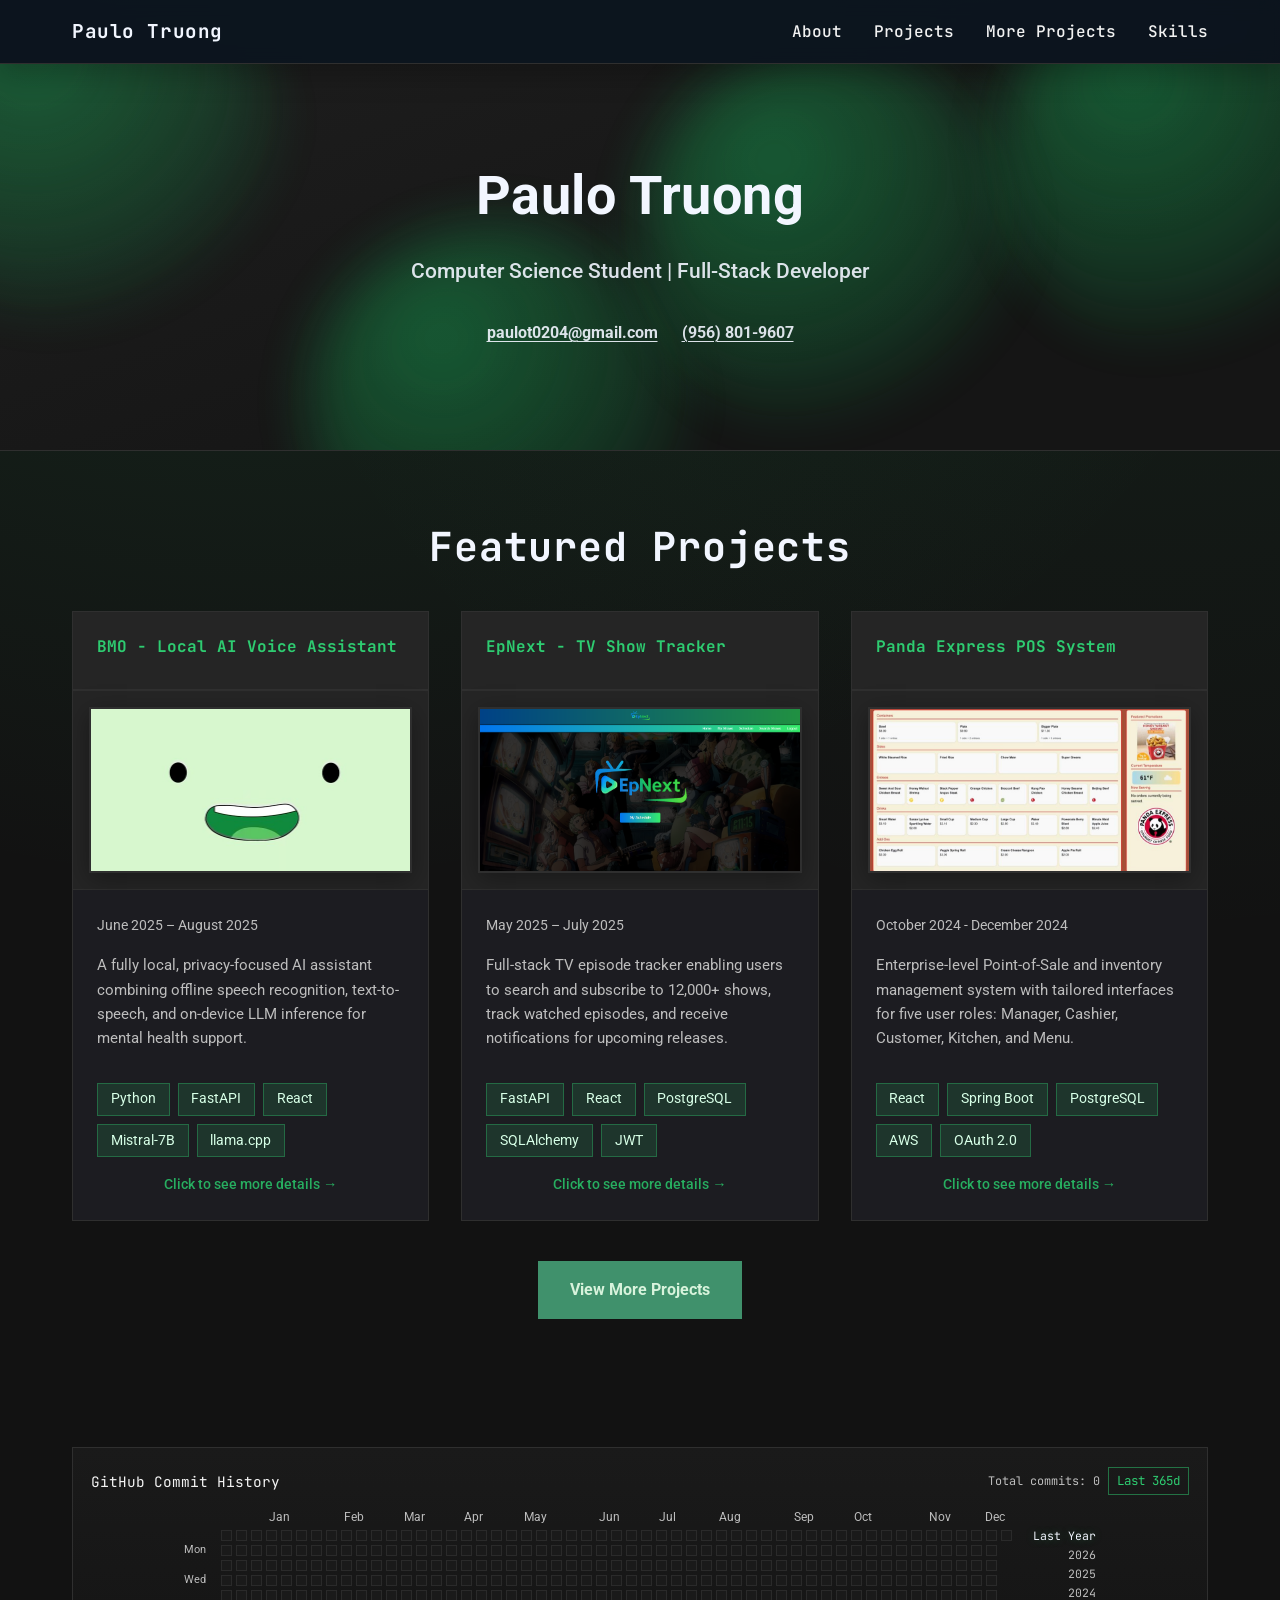
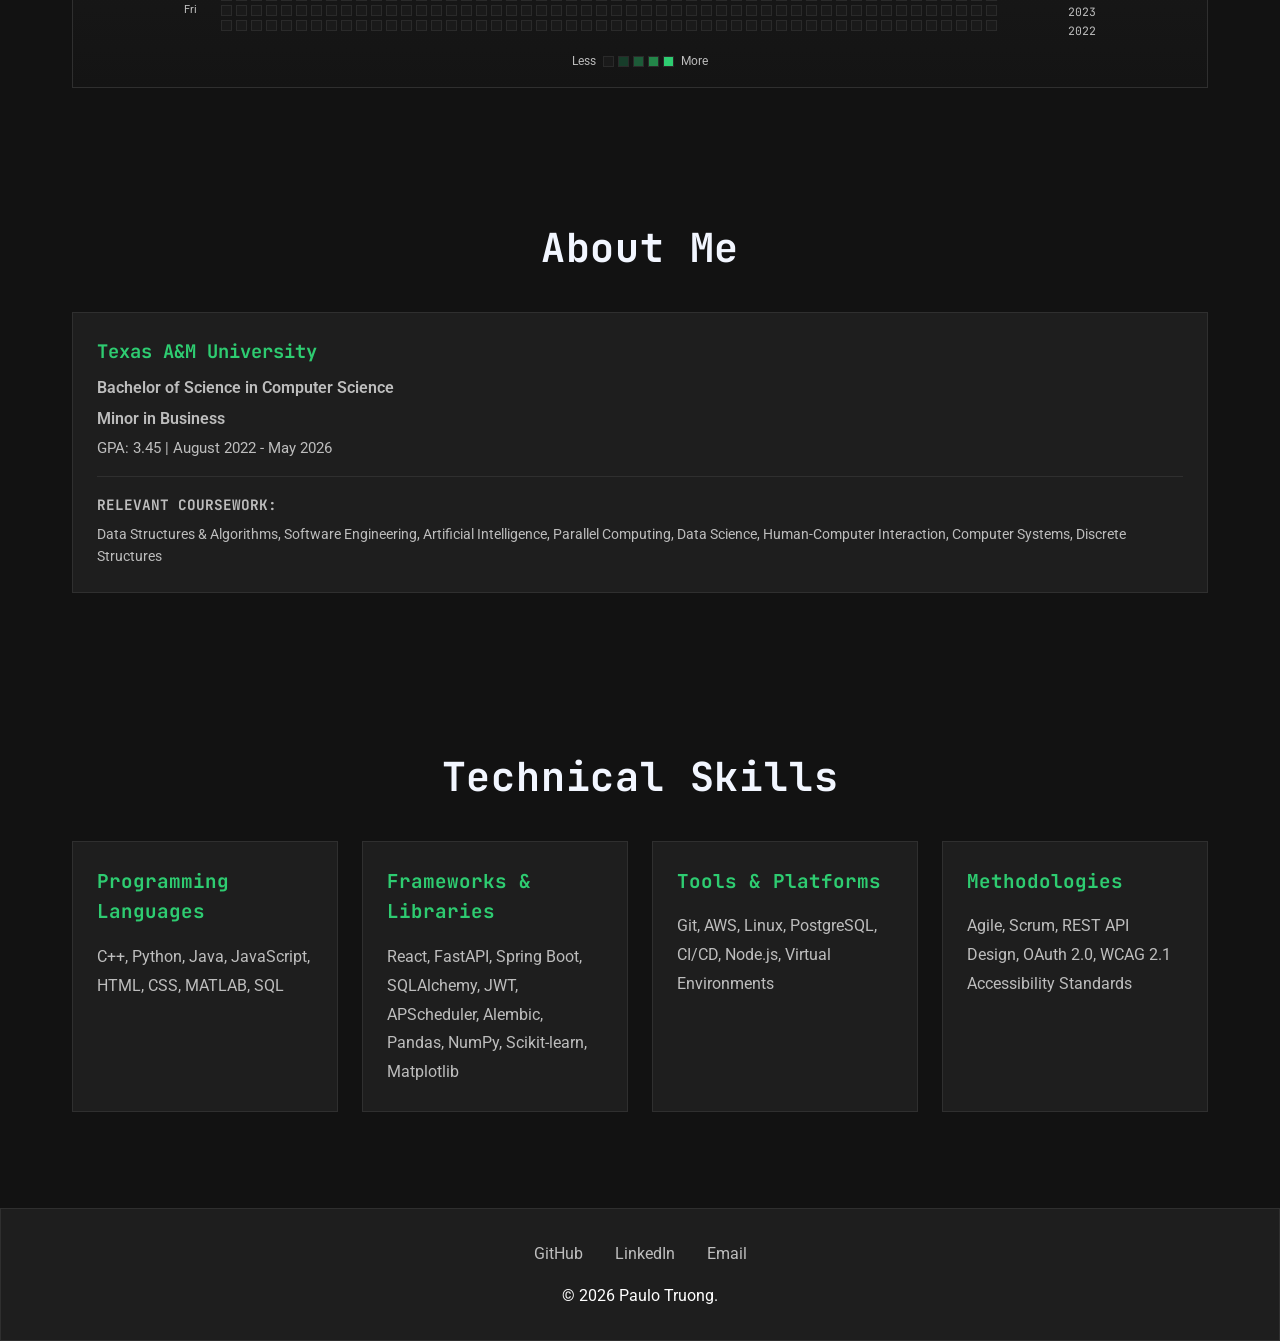
==== index.html @ 5de5eb87 "update website" ====
<!DOCTYPE html>
<html lang="en">
<head>
    <meta charset="UTF-8">
    <meta name="viewport" content="width=device-width, initial-scale=1.0">
    <title>Paulo Truong - Portfolio</title>
    <link rel="stylesheet" href="style.css">
</head>
<body>
    <header>
        <nav>
            <div class="logo">Paulo Truong</div>
            <ul>
                <li><a href="#about">About</a></li>
                <li><a href="#projects">Projects</a></li>
                <li><a href="projects.html">More Projects</a></li>
                <li><a href="#skills">Skills</a></li>
            </ul>
        </nav>
    </header>

    <section class="hero">
        <div class="hero-blobs" aria-hidden="true">
            <span class="hero-blob"></span>
            <span class="hero-blob"></span>
            <span class="hero-blob"></span>
            <span class="hero-blob"></span>
        </div>
        <h1>Paulo Truong</h1>
        <p>Computer Science Student | Full-Stack Developer</p>
        <div class="hero-links">
            <a href="mailto:paulot0204@gmail.com" class="copy-link" data-copy="paulot0204@gmail.com">paulot0204@gmail.com</a>
            <a href="tel:+19568019607" class="copy-link" data-copy="(956) 801-9607">(956) 801-9607</a>
        </div>
        <!-- <a href="#projects" class="cta-button">View My Work</a> -->
    </section>

<section id="projects">
        <h2>Featured Projects</h2>
        <div class="projects-grid">
            <div class="project-card" onclick="openModal('bmo')">
                <div class="project-content project-title">
                    <h3>BMO - Local AI Voice Assistant</h3>
                </div>
                <div class="project-image project-media">
                    <img src="assets/BMO.jpg" alt="BMO - Local AI Voice Assistant">
                </div>
                <div class="project-content project-body">
                    <div class="project-date">June 2025 – August 2025</div>
                    <p>A fully local, privacy-focused AI assistant combining offline speech recognition, text-to-speech, and on-device LLM inference for mental health support.</p>
                    <div class="project-tags">
                        <span class="tag">Python</span>
                        <span class="tag">FastAPI</span>
                        <span class="tag">React</span>
                        <span class="tag">Mistral-7B</span>
                        <span class="tag">llama.cpp</span>
                    </div>
                    <div class="expand-hint">Click to see more details →</div>
                </div>
            </div>

            <div class="project-card" onclick="openModal('epnext')">
                <div class="project-content project-title">
                    <h3>EpNext - TV Show Tracker</h3>
                </div>
                <div class="project-image project-media">
                    <img src="assets/EpNextHome.png" alt="EpNext - TV Show Tracker">
                </div>
                <div class="project-content project-body">
                    <div class="project-date">May 2025 – July 2025</div>
                    <p>Full-stack TV episode tracker enabling users to search and subscribe to 12,000+ shows, track watched episodes, and receive notifications for upcoming releases.</p>
                    <div class="project-tags">
                        <span class="tag">FastAPI</span>
                        <span class="tag">React</span>
                        <span class="tag">PostgreSQL</span>
                        <span class="tag">SQLAlchemy</span>
                        <span class="tag">JWT</span>
                    </div>
                    <div class="expand-hint">Click to see more details →</div>
                </div>
            </div>

            <div class="project-card" onclick="openModal('panda')">
                <div class="project-content project-title">
                    <h3>Panda Express POS System</h3>
                </div>
                <div class="project-image project-media">
                    <img src="assets/POSMenu.jpg" alt="Panda Express POS System">
                </div>
                <div class="project-content project-body">
                    <div class="project-date">October 2024 - December 2024</div>
                    <p>Enterprise-level Point-of-Sale and inventory management system with tailored interfaces for five user roles: Manager, Cashier, Customer, Kitchen, and Menu.</p>
                    <div class="project-tags">
                        <span class="tag">React</span>
                        <span class="tag">Spring Boot</span>
                        <span class="tag">PostgreSQL</span>
                        <span class="tag">AWS</span>
                        <span class="tag">OAuth 2.0</span>
                    </div>
                    <div class="expand-hint">Click to see more details →</div>
                </div>
            </div>
        </div>
        <div class="projects-page-link">
            <a href="projects.html" class="cta-button">View More Projects</a>
        </div>
    </section>

    <section id="commit-history">
        <div class="commit-history-card">
            <div class="commit-history-header">
                <span>GitHub Commit History</span>
                <div class="commit-history-meta">
                    <span class="commit-total">Total commits: --</span>
                    <span class="commit-year-badge">2026</span>
                </div>
            </div>
            <div class="commit-months" aria-hidden="true"></div>
            <div class="commit-grid-wrap">
                <div class="commit-day-labels" aria-hidden="true">
                    <span>Mon</span>
                    <span>Wed</span>
                    <span>Fri</span>
                </div>
                <div id="commit-grid" class="commit-grid" aria-label="GitHub style contribution chart"></div>
                <div class="commit-year-labels" aria-hidden="true">
                    <button type="button" class="commit-year-option active" data-period="last">Last Year</button>
                    <button type="button" class="commit-year-option" data-period="2026">2026</button>
                    <button type="button" class="commit-year-option" data-period="2025">2025</button>
                    <button type="button" class="commit-year-option" data-period="2024">2024</button>
                    <button type="button" class="commit-year-option" data-period="2023">2023</button>
                    <button type="button" class="commit-year-option" data-period="2022">2022</button>
                </div>
            </div>
            <div class="commit-legend" aria-hidden="true">
                <span>Less</span>
                <div class="legend-squares">
                    <span class="lvl-0"></span>
                    <span class="lvl-1"></span>
                    <span class="lvl-2"></span>
                    <span class="lvl-3"></span>
                    <span class="lvl-4"></span>
                </div>
                <span>More</span>
            </div>
        </div>
    </section>

    <!-- Modals -->
    <div id="bmo-modal" class="modal">
        <div class="modal-content">
            <span class="close" onclick="closeModal('bmo')">&times;</span>
            <div class="modal-header">
                <h2>BMO - Local AI Voice Assistant</h2>
                <p style="opacity: 0.9;">June 2025 – August 2025</p>
            </div>
            <div class="modal-body">
                <div class="modal-section">
                    <h3>Overview</h3>
                    <p>BMO is a fully local, privacy-focused AI assistant that combines offline speech recognition, text-to-speech, and on-device LLM inference. Designed as a mental health chatbot, it ensures complete privacy by processing everything locally without any cloud dependencies.</p>
                </div>

                <div class="modal-section">
                    <h3>Media Gallery</h3>
                    <div class="media-gallery">
                        <div class="media-item">
                            <video controls>
                                <source src="assets/BMODemo.mp4" type="video/mp4">
                            </video>
                        </div>
                        <div class="media-item">
                            <img src="assets/BMO.jpg" alt="BMO Face">
                        </div>
                        <div class="media-item">
                            <img src="assets/BMOImg.png" alt="BMO AI Chatbot">
                        </div>
                    </div>
                </div>

                <div class="modal-section">
                    <h3>Key Features</h3>
                    <ul>
                        <li>Integrated Mistral-7B Instruct using llama-cpp-python for efficient local inference without cloud dependencies</li>
                        <li>Developed FastAPI backend with modular REST endpoints, Pydantic models, and CORS support for frontend communication</li>
                        <li>Built React (Vite + React 19) frontend with client-side routing and Axios-based API integration</li>
                        <li>Implemented offline speech recognition and text-to-speech capabilities</li>
                        <li>Integrated Spotify API for music-related mental health features</li>
                    </ul>
                </div>

                <div class="modal-section">
                    <h3>Technologies Used</h3>
                    <div class="project-tags">
                        <span class="tag">Python</span>
                        <span class="tag">FastAPI</span>
                        <span class="tag">React 19</span>
                        <span class="tag">Mistral-7B</span>
                        <span class="tag">llama.cpp</span>
                        <span class="tag">pygame</span>
                        <span class="tag">Spotify API</span>
                        <span class="tag">Vite</span>
                    </div>
                </div>
            </div>
        </div>
    </div>

    <div id="epnext-modal" class="modal">
        <div class="modal-content">
            <span class="close" onclick="closeModal('epnext')">&times;</span>
            <div class="modal-header">
                <h2>EpNext - TV Show Tracker</h2>
                <p style="opacity: 0.9;">May 2025 – July 2025</p>
            </div>
            <div class="modal-body">
                <div class="modal-section">
                    <h3>Overview</h3>
                    <p>EpNext is a full-stack TV episode tracker that helps users manage their TV show watching experience. With access to over 12,000 shows, users can search, subscribe, track watched episodes, and receive notifications for upcoming releases.</p>
                </div>

                <div class="modal-section">
                    <h3>Media Gallery</h3>
                    <div class="media-gallery">
                        <div class="media-item">
                            <video controls>
                                <source src="assets/EpNextDemo.mp4" type="video/mp4">
                            </video>
                        </div>
                        <div class="media-item">
                            <img src="assets/EpNextHome.png" alt="EpNext Home Page">
                        </div>
                        <div class="media-item">
                            <img src="assets/EpNextSearch.png" alt="EpNext Search">
                        </div>
                        <div class="media-item">
                            <img src="assets/EpNextShow.png" alt="EpNext Show Details">
                        </div>
                        <div class="media-item">
                            <img src="assets/EpNextSubscriptions.png" alt="EpNext Subscriptions">
                        </div>
                        <div class="media-item">
                            <img src="assets/EpNextSchedule.png" alt="EpNext Schedule">
                        </div>
                    </div>
                </div>

                <div class="modal-section">
                    <h3>Key Features</h3>
                    <ul>
                        <li>Built secure RESTful API using FastAPI to handle all application logic, including user authentication, data retrieval, and database operations</li>
                        <li>Utilized SQLAlchemy as the ORM for seamless interaction with a PostgreSQL database</li>
                        <li>Managed database schema changes and versioning with Alembic migrations</li>
                        <li>Implemented secure user registration and login system using JWT for stateless authentication</li>
                        <li>Integrated TVMaze API to fetch and cache show and episode data, including summaries, ratings, and schedules</li>
                        <li>Designed background scheduling system using APScheduler to automatically check for new episodes and update show information</li>
                    </ul>
                </div>

                <div class="modal-section">
                    <h3>Technologies Used</h3>
                    <div class="project-tags">
                        <span class="tag">FastAPI</span>
                        <span class="tag">React</span>
                        <span class="tag">PostgreSQL</span>
                        <span class="tag">SQLAlchemy</span>
                        <span class="tag">JWT</span>
                        <span class="tag">Alembic</span>
                        <span class="tag">APScheduler</span>
                        <span class="tag">TVMaze API</span>
                    </div>
                </div>
            </div>
        </div>
    </div>

    <div id="panda-modal" class="modal">
        <div class="modal-content">
            <span class="close" onclick="closeModal('panda')">&times;</span>
            <div class="modal-header">
                <h2>Panda Express POS System</h2>
                <p style="opacity: 0.9;">October 2024 - December 2024</p>
            </div>
            <div class="modal-body">
                <div class="modal-section">
                    <h3>Overview</h3>
                    <p>An enterprise-level Point-of-Sale and inventory management system designed for Panda Express. The system features five tailored interfaces for different user roles (Manager, Cashier, Customer, Kitchen, and Menu) with complete accessibility compliance and multi-language support.</p>
                </div>

                <div class="modal-section">
                    <h3>Media Gallery</h3>
                    <div class="media-gallery">
                        <div class="media-item">
                            <img src="assets/POSLogin.jpg" alt="Panda Express POS Login Screen">
                        </div>
                        <div class="media-item">
                            <img src="assets/POSMenu.jpg" alt="Panda Express POS Menu Screen">
                        </div>
                        <div class="media-item">
                            <img src="assets/POSCashier.jpg" alt="Panda Express POS Cashier Screen">
                        </div>
                        <div class="media-item">
                            <img src="assets/POSKitchen.jpg" alt="Panda Express POS Kitchen Screen">
                        </div>
                        <div class="media-item">
                            <img src="assets/POSManager.jpg" alt="Panda Express POS Manager Screen">
                        </div>
                        <div class="media-item">
                            <img src="assets/POSGame.jpg" alt="Panda Express POS Game Screen">
                        </div>
                        <div class="media-item">
                            <img src="assets/POSKiosk.jpg" alt="Panda Express POS Kiosk Screen">
                        </div>
                    </div>
                </div>

                <div class="modal-section">
                    <h3>Key Features</h3>
                    <ul>
                        <li>Designed and deployed full-stack web-based POS system using React, Node.js, PostgreSQL, and AWS</li>
                        <li>Created five distinct user interfaces tailored to specific roles: Manager, Cashier, Customer, Kitchen, and Menu</li>
                        <li>Applied Agile software development methodology with Scrum, including sprint planning, backlog grooming, and burndown charts</li>
                        <li>Integrated OAuth 2.0 authentication (Google), real-time weather (OpenWeather), and multilingual translation (Google Translate API)</li>
                        <li>Ensured accessibility compliance with WCAG 2.1 standards for all five user roles</li>
                        <li>Incorporated user persona needs into design for inclusive UX</li>
                        <li>Conducted user studies and iterative testing to refine UI/UX and increase usability</li>
                        <li>Maintained continuous deployment of MVP using GitHub, AWS, and CI/CD pipelines</li>
                    </ul>
                </div>

                <div class="modal-section">
                    <h3>Technologies Used</h3>
                    <div class="project-tags">
                        <span class="tag">React</span>
                        <span class="tag">Spring Boot</span>
                        <span class="tag">Node.js</span>
                        <span class="tag">Java</span>
                        <span class="tag">PostgreSQL</span>
                        <span class="tag">AWS</span>
                        <span class="tag">OAuth 2.0</span>
                        <span class="tag">OpenWeather API</span>
                        <span class="tag">Google Translate API</span>
                        <span class="tag">CI/CD</span>
                    </div>
                </div>
            </div>
        </div>
    </div>

    <section id="about">
        <h2>About Me</h2>
        <div class="about-content">
            <div>
                <div class="education-card">
                    <h3>Texas A&M University</h3>
                    <div class="degree">Bachelor of Science in Computer Science</div>
                    <div class="degree">Minor in Business</div>
                    <div class="gpa">GPA: 3.45 | August 2022 - May 2026</div>
                    <div class="coursework">
                        <h4>RELEVANT COURSEWORK:</h4>
                        <p>Data Structures & Algorithms, Software Engineering, Artificial Intelligence, Parallel Computing, Data Science, Human-Computer Interaction, Computer Systems, Discrete Structures</p>
                    </div>
                </div>
            </div>
        </div>
    </section>

    <section id="skills">
        <h2>Technical Skills</h2>
        <div class="skills-grid">
            <div class="skill-card">
                <h3>Programming Languages</h3>
                <p>C++, Python, Java, JavaScript, HTML, CSS, MATLAB, SQL</p>
            </div>
            <div class="skill-card">
                <h3>Frameworks & Libraries</h3>
                <p>React, FastAPI, Spring Boot, SQLAlchemy, JWT, APScheduler, Alembic, Pandas, NumPy, Scikit-learn, Matplotlib</p>
            </div>
            <div class="skill-card">
                <h3>Tools & Platforms</h3>
                <p>Git, AWS, Linux, PostgreSQL, CI/CD, Node.js, Virtual Environments</p>
            </div>
            <div class="skill-card">
                <h3>Methodologies</h3>
                <p>Agile, Scrum, REST API Design, OAuth 2.0, WCAG 2.1 Accessibility Standards</p>
            </div>
        </div>
    </section>

<!--     <section id="contact">
        <h2>Contact Me</h2>
        <div class="contact-info">
            <p>Feel free to reach out!</p>
        </div>
        <form class="contact-form" action="https://formsubmit.co/paulot0204@gmail.com" method="POST">
            FormSubmit Configuration
            <input type="hidden" name="_subject" value="New Portfolio Contact Message!">
            <input type="hidden" name="_captcha" value="false">
            <input type="hidden" name="_template" value="box">
            
            <div class="form-group">
                <label for="name">Name</label>
                <input type="text" id="name" name="name" required>
            </div>
            <div class="form-group">
                <label for="email">Email</label>
                <input type="email" id="email" name="email" required>
            </div>
            <div class="form-group">
                <label for="message">Message</label>
                <textarea id="message" name="message" required></textarea>
            </div>
            <button type="submit">Send Message</button>
        </form>
    </section> -->

    <footer>
        <div class="social-links">
            <a href="https://github.com/paulot123" target="_blank">GitHub</a>
            <a href="https://linkedin.com/in/paulotruong" target="_blank">LinkedIn</a>
            <a href="mailto:paulot0204@gmail.com">Email</a>
        </div>
        <p>&copy; 2026 Paulo Truong.</p>
    </footer>

    <!-- Image Lightbox -->
    <div id="lightbox" class="lightbox" onclick="closeLightbox()">
        <span class="lightbox-close" onclick="closeLightbox()">&times;</span>
        <div class="lightbox-counter" id="lightbox-counter"></div>
        <div class="lightbox-nav lightbox-prev" onclick="event.stopPropagation(); navigateLightbox(-1)">&#8249;</div>
        <div class="lightbox-nav lightbox-next" onclick="event.stopPropagation(); navigateLightbox(1)">&#8250;</div>
        <img class="lightbox-content" id="lightbox-img" onclick="event.stopPropagation()">
        <div class="lightbox-caption" id="lightbox-caption"></div>
    </div>

    <div id="copy-notification" class="copy-notification" aria-live="polite">Copied to clipboard</div>

    <script>
        let currentImageIndex = 0;
        let galleryImages = [];

        function openModal(projectId) {
            const modal = document.getElementById(projectId + '-modal');
            modal.classList.add('active');
            document.body.style.overflow = 'hidden';
            
            // Update gallery images for this modal
            setTimeout(() => {
                galleryImages = Array.from(modal.querySelectorAll('.media-item img'));
            }, 100);
        }

        function closeModal(projectId) {
            const modal = document.getElementById(projectId + '-modal');
            modal.classList.remove('active');
            document.body.style.overflow = 'auto';
        }

        function openLightbox(imgElement) {
            const lightbox = document.getElementById('lightbox');
            const lightboxImg = document.getElementById('lightbox-img');
            const caption = document.getElementById('lightbox-caption');
            const counter = document.getElementById('lightbox-counter');
            
            // Find the index of the clicked image
            currentImageIndex = galleryImages.indexOf(imgElement);
            
            lightbox.classList.add('active');
            lightboxImg.src = imgElement.src;
            caption.textContent = imgElement.alt || '';
            
            // Update counter
            if (galleryImages.length > 1) {
                counter.textContent = `${currentImageIndex + 1} / ${galleryImages.length}`;
                counter.style.display = 'block';
            } else {
                counter.style.display = 'none';
            }
            
            // Hide caption if no alt text
            if (!imgElement.alt) {
                caption.style.display = 'none';
            } else {
                caption.style.display = 'block';
            }
            
            // Show/hide navigation arrows
            updateNavigationVisibility();
        }

        function closeLightbox() {
            const lightbox = document.getElementById('lightbox');
            lightbox.classList.remove('active');
        }

        function navigateLightbox(direction) {
            if (galleryImages.length === 0) return;
            
            currentImageIndex += direction;
            
            // Loop around
            if (currentImageIndex < 0) {
                currentImageIndex = galleryImages.length - 1;
            } else if (currentImageIndex >= galleryImages.length) {
                currentImageIndex = 0;
            }
            
            const lightboxImg = document.getElementById('lightbox-img');
            const caption = document.getElementById('lightbox-caption');
            const counter = document.getElementById('lightbox-counter');
            const currentImg = galleryImages[currentImageIndex];
            
            // Add fade effect
            lightboxImg.style.opacity = '0';
            setTimeout(() => {
                lightboxImg.src = currentImg.src;
                caption.textContent = currentImg.alt || '';
                
                // Update counter
                counter.textContent = `${currentImageIndex + 1} / ${galleryImages.length}`;
                
                // Hide caption if no alt text
                if (!currentImg.alt) {
                    caption.style.display = 'none';
                } else {
                    caption.style.display = 'block';
                }
                
                lightboxImg.style.opacity = '1';
            }, 150);
        }

        function updateNavigationVisibility() {
            const prevBtn = document.querySelector('.lightbox-prev');
            const nextBtn = document.querySelector('.lightbox-next');
            
            if (galleryImages.length <= 1) {
                prevBtn.style.display = 'none';
                nextBtn.style.display = 'none';
            } else {
                prevBtn.style.display = 'flex';
                nextBtn.style.display = 'flex';
            }
        }

        // Add click handlers to all images in media galleries
        document.addEventListener('DOMContentLoaded', function() {
            const commitGrid = document.getElementById('commit-grid');
            if (commitGrid) {
                const weeks = 53;
                const days = 7;
                const username = 'paulot123';
                const commitCard = document.querySelector('.commit-history-card');
                const monthRow = document.querySelector('.commit-months');
                const yearBadge = document.querySelector('.commit-year-badge');
                const commitTotal = document.querySelector('.commit-total');
                const yearOptions = Array.from(document.querySelectorAll('.commit-year-option'));
                const yearNow = new Date().getFullYear();
                if (yearBadge) yearBadge.textContent = 'Last 365d';
                const validPeriods = new Set(yearOptions.map(btn => btn.getAttribute('data-period')));

                function isoDate(date) {
                    return date.toISOString().slice(0, 10);
                }

                function toLevel(count, maxCount) {
                    if (!count) return 0;
                    if (maxCount <= 1) return 4;
                    const ratio = count / maxCount;
                    if (ratio >= 0.75) return 4;
                    if (ratio >= 0.5) return 3;
                    if (ratio >= 0.25) return 2;
                    return 1;
                }

                function setTotalCommits(total) {
                    if (commitTotal) {
                        commitTotal.textContent = `Total commits: ${total}`;
                    }
                }

                function getCommitLayoutMetrics() {
                    if (!commitCard) {
                        return { cellSize: 11, gap: 4, gridWidth: 747 };
                    }
                    const styles = getComputedStyle(commitCard);
                    const cellSize = parseFloat(styles.getPropertyValue('--commit-cell-size')) || 11;
                    const gap = parseFloat(styles.getPropertyValue('--commit-gap')) || 4;
                    const gridWidth = (cellSize * weeks) + (gap * (weeks - 1));
                    return { cellSize, gap, gridWidth };
                }

                function renderMonthLabels(rangeStart, rangeEnd, gridStart) {
                    if (!monthRow) return;
                    monthRow.innerHTML = '';
                    const monthNames = ['Jan', 'Feb', 'Mar', 'Apr', 'May', 'Jun', 'Jul', 'Aug', 'Sep', 'Oct', 'Nov', 'Dec'];
                    const { cellSize, gap, gridWidth } = getCommitLayoutMetrics();
                    const step = cellSize + gap;
                    let cursor = new Date(rangeStart.getFullYear(), rangeStart.getMonth(), 1);
                    if (cursor < rangeStart) {
                        cursor = new Date(rangeStart.getFullYear(), rangeStart.getMonth() + 1, 1);
                    }

                    while (cursor <= rangeEnd) {
                        const dayOffset = Math.floor((cursor - gridStart) / (1000 * 60 * 60 * 24));
                        const weekIndex = Math.floor(dayOffset / 7);
                        const left = Math.max(0, Math.min(weekIndex * step, gridWidth - 30));
                        const label = document.createElement('span');
                        label.textContent = monthNames[cursor.getMonth()];
                        label.style.left = `${left}px`;
                        monthRow.appendChild(label);
                        cursor = new Date(cursor.getFullYear(), cursor.getMonth() + 1, 1);
                    }
                }

                function getRangeForPeriod(period) {
                    const end = new Date();
                    if (period === 'last') {
                        const start = new Date(end);
                        start.setDate(end.getDate() - 364);
                        start.setHours(0, 0, 0, 0);
                        end.setHours(23, 59, 59, 999);
                        return { start, end };
                    }
                    const y = Number(period);
                    return {
                        start: new Date(y, 0, 1, 0, 0, 0, 0),
                        end: new Date(y, 11, 31, 23, 59, 59, 999)
                    };
                }

                function renderFromCountMap(countMap, period) {
                    commitGrid.innerHTML = '';
                    const { start: rangeStart, end: rangeEnd } = getRangeForPeriod(period);
                    const gridStart = new Date(rangeStart);
                    gridStart.setDate(rangeStart.getDate() - rangeStart.getDay());
                    renderMonthLabels(rangeStart, rangeEnd, gridStart);
                    const counts = Object.values(countMap);
                    const maxCount = counts.length ? Math.max(...counts) : 0;
                    let totalCommits = 0;

                    for (let d = 0; d < days; d += 1) {
                        for (let w = 0; w < weeks; w += 1) {
                            const cell = document.createElement('span');
                            cell.className = 'commit-cell';
                            const date = new Date(gridStart);
                            date.setDate(gridStart.getDate() + (w * days) + d);
                            const key = isoDate(date);
                            const inRange = date >= rangeStart && date <= rangeEnd;
                            const count = countMap[key] || 0;
                            if (inRange) {
                                totalCommits += count;
                            }
                            const level = toLevel(count, maxCount);
                            if (inRange) {
                                cell.classList.add(`lvl-${level}`);
                                cell.title = `${key}: ${count} contribution${count === 1 ? '' : 's'}`;
                            } else {
                                cell.classList.add('no-day');
                                cell.title = '';
                            }
                            commitGrid.appendChild(cell);
                        }
                    }
                    setTotalCommits(totalCommits);
                }

                function renderEmptyGrid(period) {
                    commitGrid.innerHTML = '';
                    const { start: rangeStart, end: rangeEnd } = getRangeForPeriod(period);
                    const gridStart = new Date(rangeStart);
                    gridStart.setDate(rangeStart.getDate() - rangeStart.getDay());
                    renderMonthLabels(rangeStart, rangeEnd, gridStart);
                    for (let d = 0; d < days; d += 1) {
                        for (let w = 0; w < weeks; w += 1) {
                            const cell = document.createElement('span');
                            cell.className = 'commit-cell';
                            const date = new Date(gridStart);
                            date.setDate(gridStart.getDate() + (w * days) + d);
                            const inRange = date >= rangeStart && date <= rangeEnd;
                            if (inRange) {
                                cell.classList.add('lvl-0');
                                cell.title = 'Contribution data unavailable';
                            } else {
                                cell.classList.add('no-day');
                                cell.title = '';
                            }
                            commitGrid.appendChild(cell);
                        }
                    }
                    setTotalCommits(0);
                }

                function setActiveYear(period) {
                    yearOptions.forEach(btn => {
                        const isActive = btn.getAttribute('data-period') === String(period);
                        btn.classList.toggle('active', isActive);
                    });
                    if (yearBadge) {
                        yearBadge.textContent = period === 'last' ? 'Last 365d' : String(period);
                    }
                }

                async function renderRealGithubContributions(period) {
                    setActiveYear(period);
                    try {
                        const response = await fetch('data/github-contributions.json', { cache: 'no-store' });
                        if (!response.ok) throw new Error('Local contribution data unavailable');
                        const data = await response.json();
                        if (!data || data.username !== username) throw new Error('Contribution data username mismatch');
                        const periodData = data.periods ? data.periods[String(period)] : null;
                        const countMap = periodData && periodData.counts ? periodData.counts : null;
                        if (!countMap || !Object.keys(countMap).length) throw new Error('No contribution data for selected period');
                        renderFromCountMap(countMap, period);
                    } catch (error) {
                        renderEmptyGrid(period);
                    }
                }

                yearOptions.forEach(btn => {
                    btn.addEventListener('click', function() {
                        const selectedPeriod = this.getAttribute('data-period');
                        if (selectedPeriod && validPeriods.has(selectedPeriod)) {
                            renderRealGithubContributions(selectedPeriod);
                        }
                    });
                });

                renderRealGithubContributions('last');
            }

            const mediaImages = document.querySelectorAll('.media-item img');
            mediaImages.forEach(img => {
                img.addEventListener('click', function() {
                    openLightbox(this);
                });
            });

            // Subtle blob repulsion from cursor in hero section
            const hero = document.querySelector('.hero');
            const blobs = hero ? Array.from(hero.querySelectorAll('.hero-blob')) : [];
            if (hero && blobs.length) {
                const maxPush = 16;

                hero.addEventListener('mousemove', function(event) {
                    blobs.forEach(blob => {
                        const rect = blob.getBoundingClientRect();
                        const centerX = rect.left + rect.width / 2;
                        const centerY = rect.top + rect.height / 2;
                        const dx = centerX - event.clientX;
                        const dy = centerY - event.clientY;
                        const distance = Math.sqrt(dx * dx + dy * dy) || 1;
                        const force = Math.max(0, (260 - distance) / 260);
                        const offsetX = (dx / distance) * maxPush * force;
                        const offsetY = (dy / distance) * maxPush * force;

                        blob.style.setProperty('--mouse-x', `${offsetX.toFixed(2)}px`);
                        blob.style.setProperty('--mouse-y', `${offsetY.toFixed(2)}px`);
                    });
                });

                hero.addEventListener('mouseleave', function() {
                    blobs.forEach(blob => {
                        blob.style.setProperty('--mouse-x', '0px');
                        blob.style.setProperty('--mouse-y', '0px');
                    });
                });
            }
        });

        // Close modal when clicking outside
        window.onclick = function(event) {
            if (event.target.classList.contains('modal')) {
                event.target.classList.remove('active');
                document.body.style.overflow = 'auto';
            }
        }

        // Close modal and lightbox with Escape key, navigate with arrow keys
        document.addEventListener('keydown', function(event) {
            const lightbox = document.getElementById('lightbox');
            
            if (event.key === 'Escape') {
                // Close lightbox first if open
                if (lightbox.classList.contains('active')) {
                    closeLightbox();
                    return;
                }
                
                // Then close modals
                const modals = document.querySelectorAll('.modal.active');
                modals.forEach(modal => {
                    modal.classList.remove('active');
                    document.body.style.overflow = 'auto';
                });
            }
            
            // Navigate with arrow keys when lightbox is open
            if (lightbox.classList.contains('active')) {
                if (event.key === 'ArrowLeft') {
                    navigateLightbox(-1);
                } else if (event.key === 'ArrowRight') {
                    navigateLightbox(1);
                }
            }
        });

        // Add smooth transition to lightbox image
        document.getElementById('lightbox-img').style.transition = 'opacity 0.15s';

        // Smooth scrolling for navigation links
        document.querySelectorAll('a[href^="#"]').forEach(anchor => {
            anchor.addEventListener('click', function (e) {
                e.preventDefault();
                const target = document.querySelector(this.getAttribute('href'));
                if (target) {
                    target.scrollIntoView({
                        behavior: 'smooth',
                        block: 'start'
                    });
                }
            });
        });

        // Form submission handler

        // Copy email/phone to clipboard on click
        document.querySelectorAll('.copy-link').forEach(link => {
            link.addEventListener('click', function(e) {
                e.preventDefault();
                const text = this.getAttribute('data-copy') || this.textContent.trim();
                navigator.clipboard.writeText(text).then(() => {
                    const notification = document.getElementById('copy-notification');
                    notification.classList.add('show');
                    clearTimeout(notification._hideTimer);
                    notification._hideTimer = setTimeout(() => {
                        notification.classList.remove('show');
                    }, 2500);
                }).catch(() => {
                    // Fallback: open mailto/tel if clipboard fails
                    window.location.href = this.getAttribute('href');
                });
            });
        });
    </script>
</body>
</html>
---- style.css ----
@import url("https://fonts.googleapis.com/css2?family=JetBrains+Mono:wght@400;500;700&family=Roboto:wght@400;500;700&display=swap");

* {
    margin: 0;
    padding: 0;
}

body {
    font-family: -apple-system, BlinkMacSystemFont, 'Segoe UI', Roboto, Oxygen, Ubuntu, Cantarell, sans-serif;
    line-height: 1.6;
    color: #333;
    background: radial-gradient(circle, #283044 10%, #0F121A 100%);
}

header {
    background: linear-gradient(#2d6a4f 0%, #1b4332 100%);
    color: #fefae0;
    padding: 1rem 0;
    position: sticky;
    top: 0;
    z-index: 100;
    box-shadow: 0 2px 10px rgba(0,0,0,0.1);
}

nav {
    max-width: 1200px;
    margin: 0 auto;
    padding: 0 2rem;
    display: flex;
    justify-content: space-between;
    align-items: center;
}

.logo {
    font-size: 1.2rem;
    font-weight: bold;
}

nav ul {
    display: flex;
    list-style: none;
    gap: 2rem;
}

nav a {
    color: #fefae0;
    text-decoration: none;
    transition: opacity 0.3s;
}

nav a:hover {
    opacity: 0.8;
}

.hero {
    background: linear-gradient(135deg, #2d6a4f 0%, #1b4332 100%);
    color: #fefae0;
    padding: 5rem 10rem;
    text-align: center;
}

.hero h1 {
    font-size: 3rem;
    margin-bottom: 1rem;
}

.hero p {
    font-size: 1.3rem;
    margin-bottom: 2rem;
    opacity: 0.9;
}

.hero-links {
    display: flex;
    justify-content: center;
    gap: 1.5rem;
    flex-wrap: wrap;
    margin-bottom: 2rem;
}

.hero-links a {
    color: #fefae0;
    text-decoration: none;
    opacity: 0.9;
    transition: opacity 0.3s;
    cursor: pointer;
}

.hero-links a:hover {
    opacity: 1;
    text-decoration: underline;
}

/* Copy-to-clipboard notification */
.copy-notification {
    position: fixed;
    bottom: 1.5rem;
    left: 50%;
    transform: translateX(-50%) translateY(100px);
    background: #1b4332;
    color: #fefae0;
    padding: 0.75rem 1.5rem;
    border-radius: 8px;
    font-size: 0.95rem;
    box-shadow: 0 4px 20px rgba(0, 0, 0, 0.3);
    opacity: 0;
    visibility: hidden;
    transition: opacity 0.3s, transform 0.3s, visibility 0.3s;
    z-index: 1000;
}

.copy-notification.show {
    opacity: 1;
    visibility: visible;
    transform: translateX(-50%) translateY(0);
}

.cta-button {
    display: inline-block;
    background: #40916c;
    color: #d8f3dc;
    padding: 1rem 2rem;
    border-radius: 0px;
    text-decoration: none;
    font-weight: bold;
    transition: transform 0.3s, box-shadow 0.3s;
}

.cta-button:hover {
    transform: translateY(-2px);
    box-shadow: 0 5px 15px rgba(0,0,0,0.2);
}

section {
    max-width: 1200px;
    margin: 0 auto;
    padding: 4rem 2rem;
}

h2 {
    font-size: 2.5rem;
    margin-bottom: 2rem;
    text-align: center;
    color: white;
}

.about-content {
    display: grid;
    grid-template-columns: 1fr;
    gap: 3rem;
    align-items: start;
}   

.about-text p {
    margin-bottom: 1rem;
    color: white;
}

.education-card {
    background: #1C1C21;
    padding: 1.5rem;
    border-radius: 0px;
    margin-bottom: 1.5rem;
}

.education-card h3 {
    color: #95d5b2;
    margin-bottom: 0.5rem;
}

.education-card .degree {
    font-weight: 600;
    margin-bottom: 0.3rem;
    color: #f2ebfb;
}

.education-card .gpa {
    color: #f2ebfb;
    font-size: 0.95rem;
}

.coursework {
    margin-top: 1rem;
    padding-top: 1rem;
    border-top: 1px solid #f2ebfb;
}

.coursework h4 {
    color: #f2ebfb;
    font-size: 0.9rem;
    margin-bottom: 0.5rem;
}

.coursework p {
    color: #f2ebfb;
    font-size: 0.9rem;
    line-height: 1.5;
}

.skills-grid {
    display: grid;
    grid-template-columns: repeat(auto-fit, minmax(250px, 1fr));
    gap: 1.5rem;
    margin-top: 2rem;
}

.skill-card {
    background: #1C1C21;
    padding: 1.5rem;
    border-radius: 0px;
    border: 1px solid #2f3d4f;
    transition: transform 0.2s, border-color 0.2s;
}

.skill-card:hover {
    transform: translateY(-3px);
    border-color: #95d5b2;
}

.skill-card h3 {
    color: #95d5b2;
    margin-bottom: 1rem;
    font-size: 1.2rem;
}

.skill-card p {
    color: #f2ebfb;
    line-height: 1.8;
}

.projects-grid {
    display: grid;
    grid-template-columns: repeat(auto-fit, minmax(350px, 1fr));
    gap: 2rem;
    margin-top: 2rem;
}

.project-card {
    background: #1C1C21;
    border-radius: 0px;
    overflow: hidden;
    transition: transform 0.2s, border-color 0.2s;
    cursor: pointer;
    border: 1px solid #2f3d4f;
    display: flex;
    flex-direction: column;
}

.project-card:hover {
    transform: translateY(-3px);
    border-color: #95d5b2;
}

/* Project card sections (title / image / body) */
.project-title {
    background: #181b24;
    padding: 0.65rem 1.25rem;
    border-bottom: 1px solid #2f3d4f;
}

.project-title h3 {
    margin-bottom: 0;
    font-size: 1rem;
    line-height: 1.35;
}

.project-image-container{
    width: 100%;
    height: 200px;
    background-color: #1b4332;
    overflow: hidden;
}

.project-image {
    width: 100%;
    height: 200px;
    background: #0f121a;
    padding: 1rem;
    display: flex;
    align-items: center;
    justify-content: center;
    border-top: 1px solid #2f3d4f;
    border-bottom: 1px solid #2f3d4f;
}

.project-image img {
    width: 100%;
    height: 100%;
    object-fit: cover;
    object-position: center;
    display: block;
    border: 2px solid #2f3d4f;
    border-radius: 0;
    box-shadow: 0 6px 24px rgba(0,0,0,0.35);
}

.project-body {
    background: #1C1C21;
    flex: 1;
    display: flex;
    flex-direction: column;
}


.project-content {
    padding: 1.5rem;
}

.project-content h3 {
    color: #95d5b2;
    margin-bottom: 0.5rem;
}

.project-date {
    color: #a99bba;
    font-size: 0.9rem;
    margin-bottom: 1rem;
}

.project-content p, .project-content ul {
    color: #f2ebfb;
    margin-bottom: 1rem;
    font-size: 0.95rem;
}

.project-content ul {
    padding-left: 1.2rem;
}

.project-content li {
    margin-bottom: 0.5rem;
}

.project-tags {
    display: flex;
    flex-wrap: wrap;
    gap: 0.5rem;
    margin-top: 1rem;
}

.tag {
    background: #1b4332;
    padding: 0.3rem 0.8rem;
    border-radius: 0px;
    font-size: 0.85rem;
    color: #d8f3dc;
}

.expand-hint {
    text-align: center;
    color: #b7e4c7;
    font-size: 0.9rem;
    margin-top: auto;
    padding-top: 1rem;
    font-weight: 500;
}

/* Modal Styles */
.modal {
    display: none;
    position: fixed;
    z-index: 1000;
    left: 0;
    top: 0;
    width: 100%;
    height: 100%;
    overflow: auto;
    background-color: rgba(0,0,0,0.8);
    animation: fadeIn 0.3s;
}

.modal.active {
    display: block;
}

@keyframes fadeIn {
    from { opacity: 0; }
    to { opacity: 1; }
}

.modal-content {
    background-color: #1C1C21;
    margin: 2% auto;
    padding: 0;
    border-radius: 0px;
    width: 90%;
    max-width: 1100px;
    max-height: 90vh;
    overflow-y: auto;
    animation: slideIn 0.3s;
    position: relative;
}

@keyframes slideIn {
    from {
        transform: translateY(-50px);
        opacity: 0;
    }
    to {
        transform: translateY(0);
        opacity: 1;
    }
}

.close {
    position: sticky;
    top: 0;
    right: 0;
    color: #d8f3dc;
    background: none;
    float: right;
    font-size: 2rem;
    font-weight: bold;
    padding: 0.5rem 1rem;
    border-radius: 0 0px 0 0px;
    cursor: pointer;
    z-index: 1;
}

.close:hover {
    background: none;
}

.modal-header {
    background: linear-gradient(135deg, #2d6a4f 0%, #1b4332 100%);
    color: #d8f3dc;
    padding: 2rem;
    border-radius: 0px 0px 0 0;
}

.modal-header h2 {
    color: #fefae0;
    margin-bottom: 0.5rem;
    text-align: left;
}

.modal-body {
    padding: 2rem;
}

.media-gallery {
    display: grid;
    grid-template-columns: repeat(auto-fit, minmax(250px, 1fr));
    gap: 1rem;
    margin: 2rem 0;
}

.media-item {
    border-radius: 10px;
    overflow: hidden;
    box-shadow: 0 2px 8px rgba(0,0,0,0.1);
}

.media-item img {
    width: 100%;
    height: 200px;
    object-fit: cover;
    display: block;
    cursor: pointer;
    transition: transform 0.3s, opacity 0.3s;
}

.media-item img:hover {
    transform: scale(1.05);
    opacity: 0.9;
}

.media-item video {
    width: 100%;
    display: block;
}

.media-placeholder {
    width: 100%;
    height: 200px;
    background: linear-gradient(135deg, #e9ecef 0%, #dee2e6 100%);
    display: flex;
    align-items: center;
    justify-content: center;
    color: #d8f3dc;
    font-size: 0.9rem;
    text-align: center;
    padding: 1rem;
}

.modal-section {
    margin-bottom: 2rem;
    color: #f2ebfb;
}

.modal-section h3 {
    color: #95d5b2;
    margin-bottom: 1rem;
    font-size: 1.5rem;
}

.modal-section ul {
    padding-left: 1.5rem;
}

.modal-section li {
    margin-bottom: 0.8rem;
    color: #f2ebfb;
}

.contact-form {
    max-width: 600px;
    margin: 2rem auto;
}

.contact-info {
    text-align: center;
    margin-bottom: 2rem;
}

.contact-info a {
    color: #60bf73;
    text-decoration: none;
    margin: 0 1rem;
}

.contact-info a:hover {
    text-decoration: underline;
}

.form-group {
    margin-bottom: 1.5rem;
}

label {
    display: block;
    margin-bottom: 0.5rem;
    color: #d8f3dc;
    font-weight: 500;
}

input, textarea {
    width: 100%;
    padding: 0.8rem;
    border: 2px solid #e9ecef;
    border-radius: 5px;
    font-family: inherit;
    transition: border-color 0.3s;
}

input:focus, textarea:focus {
    outline: none;
    border-color: #60bf73;
}

textarea {
    resize: vertical;
    min-height: 150px;
}

button {
    background: linear-gradient(135deg, #b3eb7c 0%, #6cd986 100%);
    color: white;
    padding: 1rem 2rem;
    border: none;
    border-radius: 5px;
    font-size: 1rem;
    cursor: pointer;
    transition: transform 0.3s, box-shadow 0.3s;
}

button:hover {
    transform: translateY(-2px);
    box-shadow: 0 5px 15px rgba(102, 126, 234, 0.4);
}

footer {
    background: #1C1C21;
    color: white;
    text-align: center;
    padding: 2rem;
}

.social-links {
    display: flex;
    justify-content: center;
    gap: 2rem;
    margin-bottom: 1rem;
}

.social-links a {
    color: white;
    text-decoration: none;
    transition: color 0.3s;
}

.social-links a:hover {
    color: #667eea;
}

/* Image Lightbox Styles */
.lightbox {
    display: none;
    position: fixed;
    z-index: 2000;
    left: 0;
    top: 0;
    width: 100%;
    height: 100%;
    background-color: rgba(0,0,0,0.95);
    animation: fadeIn 0.3s;
    cursor: pointer;
}

.lightbox.active {
    display: flex;
    align-items: center;
    justify-content: center;
}

.lightbox-content {
    max-width: 90%;
    max-height: 90%;
    object-fit: contain;
    animation: zoomIn 0.3s;
    cursor: default;
}

@keyframes zoomIn {
    from {
        transform: scale(0.8);
        opacity: 0;
    }
    to {
        transform: scale(1);
        opacity: 1;
    }
}

.lightbox-close {
    position: absolute;
    top: 2rem;
    right: 2rem;
    color: white;
    font-size: 3rem;
    font-weight: bold;
    cursor: pointer;
    z-index: 2001;
    background: rgba(0,0,0,0.5);
    width: 50px;
    height: 50px;
    border-radius: 50%;
    display: flex;
    align-items: center;
    justify-content: center;
    transition: background 0.3s;
}

.lightbox-close:hover {
    background: rgba(102, 126, 234, 0.8);
}

.lightbox-caption {
    position: absolute;
    bottom: 2rem;
    left: 50%;
    transform: translateX(-50%);
    color: white;
    background: rgba(0,0,0,0.7);
    padding: 1rem 2rem;
    border-radius: 5px;
    font-size: 1.1rem;
}

.lightbox-nav {
    position: absolute;
    top: 50%;
    transform: translateY(-50%);
    color: white;
    font-size: 3rem;
    font-weight: bold;
    cursor: pointer;
    background: none;
    width: 60px;
    height: 60px;
    border-radius: 50%;
    display: flex;
    align-items: center;
    justify-content: center;
    transition: background 0.3s;
    user-select: none;
}

.lightbox-nav:hover {
    background: none;
}

.lightbox-prev {
    left: 2rem;
}

.lightbox-next {
    right: 2rem;
}

.lightbox-counter {
    position: absolute;
    top: 2rem;
    left: 50%;
    transform: translateX(-50%);
    color: white;
    background: rgba(0,0,0,0.7);
    padding: 0.5rem 1.5rem;
    border-radius: 20px;
    font-size: 1rem;
}

@media (max-width: 768px) {
    .hero h1 {
        font-size: 2rem;
    }

    .about-content {
        grid-template-columns: 1fr;
    }

    nav ul {
        gap: 1rem;
        font-size: 0.9rem;
    }

    h2 {
        font-size: 2rem;
    }

    .projects-grid {
        grid-template-columns: 1fr;
    }

    .skills-grid {
        grid-template-columns: 1fr;
    }

    .modal-content {
        width: 95%;
        margin: 5% auto;
    }

    .media-gallery {
        grid-template-columns: 1fr;
    }
}

/* Professional technical theme overrides */
:root {
    --bg-main: #121212;
    --bg-soft: #1a1a1a;
    --panel: #1e1e1e;
    --panel-alt: #252525;
    --text-main: #f2f2f2;
    --text-soft: #bdbdbd;
    --line: #2f2f2f;
    --accent: #2ecc71;
    --accent-2: #27ae60;
    --accent-rgb: 46, 204, 113;
}

* {
    box-sizing: border-box;
}

body {
    font-family: "Roboto", "Segoe UI", Tahoma, Geneva, Verdana, sans-serif;
    color: var(--text-main);
    background:
        radial-gradient(circle at 20% -10%, rgba(var(--accent-rgb), 0.16), transparent 35%),
        radial-gradient(circle at 90% 0%, rgba(var(--accent-rgb), 0.08), transparent 30%),
        var(--bg-main);
}

h1,
h2,
h3,
h4,
h5,
h6,
.logo,
nav a {
    font-family: "JetBrains Mono", "Consolas", "Courier New", monospace;
}

header {
    background: rgba(11, 18, 31, 0.85);
    backdrop-filter: blur(8px);
    border-bottom: 1px solid var(--line);
    box-shadow: 0 10px 28px rgba(0, 0, 0, 0.25);
}

.logo {
    color: #f2f6ff;
    letter-spacing: 0.03em;
}

nav a {
    color: var(--text-main);
    font-weight: 500;
}

nav a:hover {
    color: var(--accent);
    opacity: 1;
}

.hero {
    background: linear-gradient(160deg, #1e1e1e 0%, #151515 70%);
    border-bottom: 1px solid var(--line);
    padding: 5.5rem 2rem 4.5rem;
    max-width: none;
    width: 100%;
    margin: 0;
    position: relative;
    overflow: hidden;
    isolation: isolate;
}

.hero h1 {
    font-family: "Roboto", "Segoe UI", Tahoma, Geneva, Verdana, sans-serif;
    font-size: clamp(2.4rem, 6vw, 3.4rem);
    font-weight: 700;
    letter-spacing: 0.01em;
    color: #f2f6ff;
}

.hero p {
    font-family: "Roboto", "Segoe UI", Tahoma, Geneva, Verdana, sans-serif;
    color: #f2f6ff;
    font-weight: 500;
}

.hero-blobs {
    position: absolute;
    inset: -5% 0 0 0;
    z-index: -1;
    pointer-events: none;
    overflow: hidden;
}

.hero-blob {
    position: absolute;
    width: clamp(250px, 30vw, 420px);
    height: clamp(250px, 30vw, 420px);
    background: radial-gradient(circle at 35% 30%, rgba(var(--accent-rgb), 0.38), rgba(var(--accent-rgb), 0.14) 60%, transparent 76%);
    filter: blur(28px) saturate(120%);
    border-radius: 52% 48% 60% 40% / 46% 58% 42% 54%;
    opacity: 0.95;
    --mouse-x: 0px;
    --mouse-y: 0px;
    will-change: transform, border-radius;
}

.hero-blob:nth-child(1) {
    left: -8%;
    top: -26%;
    animation: heroBlobDriftA 31s ease-in-out infinite alternate, heroBlobMorphA 16s ease-in-out infinite;
}

.hero-blob:nth-child(2) {
    left: 24%;
    top: 44%;
    animation: heroBlobDriftB 27s ease-in-out infinite alternate, heroBlobMorphB 18s ease-in-out infinite;
}

.hero-blob:nth-child(3) {
    right: -8%;
    top: -20%;
    animation: heroBlobDriftC 34s ease-in-out infinite alternate, heroBlobMorphA 15s ease-in-out infinite reverse;
}

@keyframes heroBlobDriftA {
    0% { transform: translate3d(var(--mouse-x), var(--mouse-y), 0) scale(1); }
    100% { transform: translate3d(calc(16vw + var(--mouse-x)), calc(6vh + var(--mouse-y)), 0) scale(0.92); }
}

@keyframes heroBlobDriftB {
    0% { transform: translate3d(var(--mouse-x), var(--mouse-y), 0) scale(0.92); }
    100% { transform: translate3d(calc(-10vw + var(--mouse-x)), calc(-10vh + var(--mouse-y)), 0) scale(1.06); }
}

@keyframes heroBlobDriftC {
    0% { transform: translate3d(var(--mouse-x), var(--mouse-y), 0) scale(1); }
    100% { transform: translate3d(calc(-18vw + var(--mouse-x)), calc(10vh + var(--mouse-y)), 0) scale(0.9); }
}

@keyframes heroBlobMorphA {
    0% { border-radius: 52% 48% 60% 40% / 46% 58% 42% 54%; }
    33% { border-radius: 62% 38% 54% 46% / 38% 62% 38% 62%; }
    66% { border-radius: 44% 56% 38% 62% / 58% 42% 58% 42%; }
    100% { border-radius: 58% 42% 50% 50% / 45% 55% 45% 55%; }
}

@keyframes heroBlobMorphB {
    0% { border-radius: 60% 40% 48% 52% / 54% 46% 58% 42%; }
    33% { border-radius: 46% 54% 64% 36% / 40% 60% 40% 60%; }
    66% { border-radius: 56% 44% 42% 58% / 62% 38% 62% 38%; }
    100% { border-radius: 50% 50% 58% 42% / 48% 52% 44% 56%; }
}

.hero-tech-badges {
    display: flex;
    justify-content: center;
    flex-wrap: wrap;
    gap: 0.7rem;
    margin-bottom: 1.8rem;
}

.hero-tech-badges span {
    padding: 0.35rem 0.7rem;
    border: 1px solid var(--line);
    background: rgba(var(--accent-rgb), 0.1);
    color: var(--accent);
    font-size: 0.8rem;
    letter-spacing: 0.04em;
    text-transform: uppercase;
}

.hero-links a {
    color: #f2f6ff;
    border: none;
    padding: 0;
    background: transparent;
    font-weight: 700;
    text-decoration: underline;
    text-underline-offset: 3px;
}

.hero-links a:hover {
    color: var(--accent);
    text-decoration-thickness: 2px;
}

.copy-notification {
    background: #1c1c1c;
    border: 1px solid var(--line);
    color: var(--text-main);
}

h2 {
    color: #f2f6ff;
    letter-spacing: 0.02em;
}

.education-card,
.skill-card,
.project-card,
.modal-content,
footer {
    background: var(--panel);
    border: 1px solid var(--line);
}

.education-card h3,
.skill-card h3,
.project-content h3,
.modal-section h3 {
    color: var(--accent);
}

.education-card .degree,
.education-card .gpa,
.coursework h4,
.coursework p,
.skill-card p,
.project-content p,
.project-content ul,
.modal-section li,
.modal-section,
.project-date,
.about-text p {
    color: var(--text-soft);
}

.coursework {
    border-top: 1px solid var(--line);
}

.project-title,
.project-image {
    background: var(--panel-alt);
    border-color: var(--line);
}

.project-image img {
    border-color: var(--line);
}

.project-card:hover,
.skill-card:hover {
    transform: translateY(-4px);
    border-color: var(--accent);
    box-shadow: 0 12px 28px rgba(0, 0, 0, 0.32);
}

.tag {
    background: rgba(var(--accent-rgb), 0.14);
    color: #d7ffe7;
    border: 1px solid rgba(var(--accent-rgb), 0.35);
}

.expand-hint {
    color: var(--accent-2);
}

.projects-page-link {
    text-align: center;
    margin-top: 2.5rem;
}

.highlights-grid {
    display: grid;
    grid-template-columns: repeat(auto-fit, minmax(220px, 1fr));
    gap: 1rem;
}

.highlight-card {
    padding: 1.3rem;
    border: 1px solid var(--line);
    background: linear-gradient(180deg, #242424 0%, #1c1c1c 100%);
}

.highlight-number {
    font-size: 1.9rem;
    font-weight: 700;
    color: var(--accent);
    margin-bottom: 0.5rem;
}

.highlight-card p {
    color: var(--text-soft);
    font-size: 0.95rem;
}

.modal {
    background-color: rgba(3, 8, 15, 0.86);
}

.modal-header {
    background: linear-gradient(135deg, #252525 0%, #1e1e1e 100%);
    border-bottom: 1px solid var(--line);
}

.modal-header h2 {
    color: #eff5ff;
}

footer {
    margin-top: 2rem;
}

.social-links a {
    color: var(--text-soft);
}

.social-links a:hover {
    color: var(--accent);
}

.page-hero {
    text-align: center;
    margin: 1rem auto 2rem;
    max-width: 850px;
}

.page-hero p {
    color: var(--text-soft);
    margin-top: 0.8rem;
}

.page-actions {
    margin-top: 1.2rem;
}

.project-card-static {
    cursor: default;
}

.project-card-static .expand-hint {
    color: var(--text-soft);
}

.commit-history-card {
    --commit-cell-size: 11px;
    --commit-gap: 4px;
    --commit-weeks: 53;
    --commit-days: 7;
    --commit-grid-width: calc((var(--commit-cell-size) * var(--commit-weeks)) + (var(--commit-gap) * (var(--commit-weeks) - 1)));
    border: 1px solid var(--line);
    background: linear-gradient(180deg, #1a1a1a 0%, #141414 100%);
    padding: 1.2rem 1.1rem 1rem;
    overflow-x: auto;
}

.commit-history-header {
    display: flex;
    justify-content: space-between;
    align-items: center;
    color: var(--text-main);
    font-family: "JetBrains Mono", "Consolas", "Courier New", monospace;
    font-size: 0.9rem;
    margin-bottom: 0.8rem;
}

.commit-history-meta {
    display: flex;
    align-items: center;
    gap: 0.55rem;
}

.commit-total {
    color: var(--text-soft);
    font-size: 0.74rem;
}

.commit-year-badge {
    border: 1px solid rgba(var(--accent-rgb), 0.5);
    color: var(--accent);
    padding: 0.2rem 0.5rem;
    font-size: 0.78rem;
}

.commit-months {
    position: relative;
    color: var(--text-soft);
    font-size: 0.72rem;
    width: var(--commit-grid-width);
    height: 0.9rem;
    padding-left: calc(2rem + 0.3rem);
    box-sizing: content-box;
    margin: 0 auto 0.45rem;
}

.commit-months span {
    position: absolute;
    top: 0;
    transform: translateX(-10%);
    white-space: nowrap;
}

.commit-grid-wrap {
    display: grid;
    grid-template-columns: 2rem var(--commit-grid-width) 5rem;
    align-items: start;
    gap: 0.3rem;
    width: max-content;
    margin: 0 auto;
}

.commit-day-labels {
    display: grid;
    grid-template-rows: repeat(var(--commit-days), var(--commit-cell-size));
    gap: var(--commit-gap);
    color: var(--text-soft);
    font-size: 0.7rem;
    align-items: center;
}

.commit-day-labels span:nth-child(1) {
    grid-row: 2;
}

.commit-day-labels span:nth-child(2) {
    grid-row: 4;
}

.commit-day-labels span:nth-child(3) {
    grid-row: 6;
}

.commit-grid {
    display: grid;
    grid-template-columns: repeat(var(--commit-weeks), var(--commit-cell-size));
    grid-template-rows: repeat(var(--commit-days), var(--commit-cell-size));
    gap: var(--commit-gap);
}

.commit-cell {
    width: var(--commit-cell-size);
    height: var(--commit-cell-size);
    background: #212121;
    border: 1px solid #2a2a2a;
}

.commit-cell.lvl-0 {
    background: #1a1a1a;
}

.commit-cell.lvl-1 {
    background: #173d2a;
}

.commit-cell.lvl-2 {
    background: #1d5b38;
}

.commit-cell.lvl-3 {
    background: #238649;
}

.commit-cell.lvl-4 {
    background: #2ecc71;
}

.commit-cell.no-day {
    background: transparent;
    border-color: transparent;
}

.commit-year-labels {
    display: grid;
    gap: 0.4rem;
    justify-items: end;
}

.commit-year-option {
    background: transparent;
    border: none;
    color: var(--text-soft);
    font-size: 0.72rem;
    font-family: "JetBrains Mono", "Consolas", "Courier New", monospace;
    cursor: pointer;
    padding: 0;
    line-height: 1.1;
    width: 100%;
    text-align: right;
    white-space: nowrap;
}

.commit-year-option:hover {
    color: var(--accent);
}

.commit-year-option.active {
    color: #f2f6ff;
    text-shadow: 0 0 8px rgba(var(--accent-rgb), 0.35);
}

.commit-legend {
    margin-top: 0.9rem;
    display: flex;
    justify-content: center;
    align-items: center;
    gap: 0.45rem;
    color: var(--text-soft);
    font-size: 0.75rem;
}

.legend-squares {
    display: flex;
    gap: 4px;
}

.legend-squares span {
    width: var(--commit-cell-size);
    height: var(--commit-cell-size);
    border: 1px solid #2a2a2a;
}

.legend-squares .lvl-0 { background: #1a1a1a; }
.legend-squares .lvl-1 { background: #173d2a; }
.legend-squares .lvl-2 { background: #1d5b38; }
.legend-squares .lvl-3 { background: #238649; }
.legend-squares .lvl-4 { background: #2ecc71; }

@media (max-width: 768px) {
    nav {
        padding: 0 1rem;
    }

    nav ul {
        gap: 0.75rem;
        flex-wrap: wrap;
        justify-content: flex-end;
    }

    .hero {
        padding: 4.5rem 1rem 3.5rem;
    }

    .commit-history-card {
        padding: 1rem 0.8rem 0.9rem;
    }
}
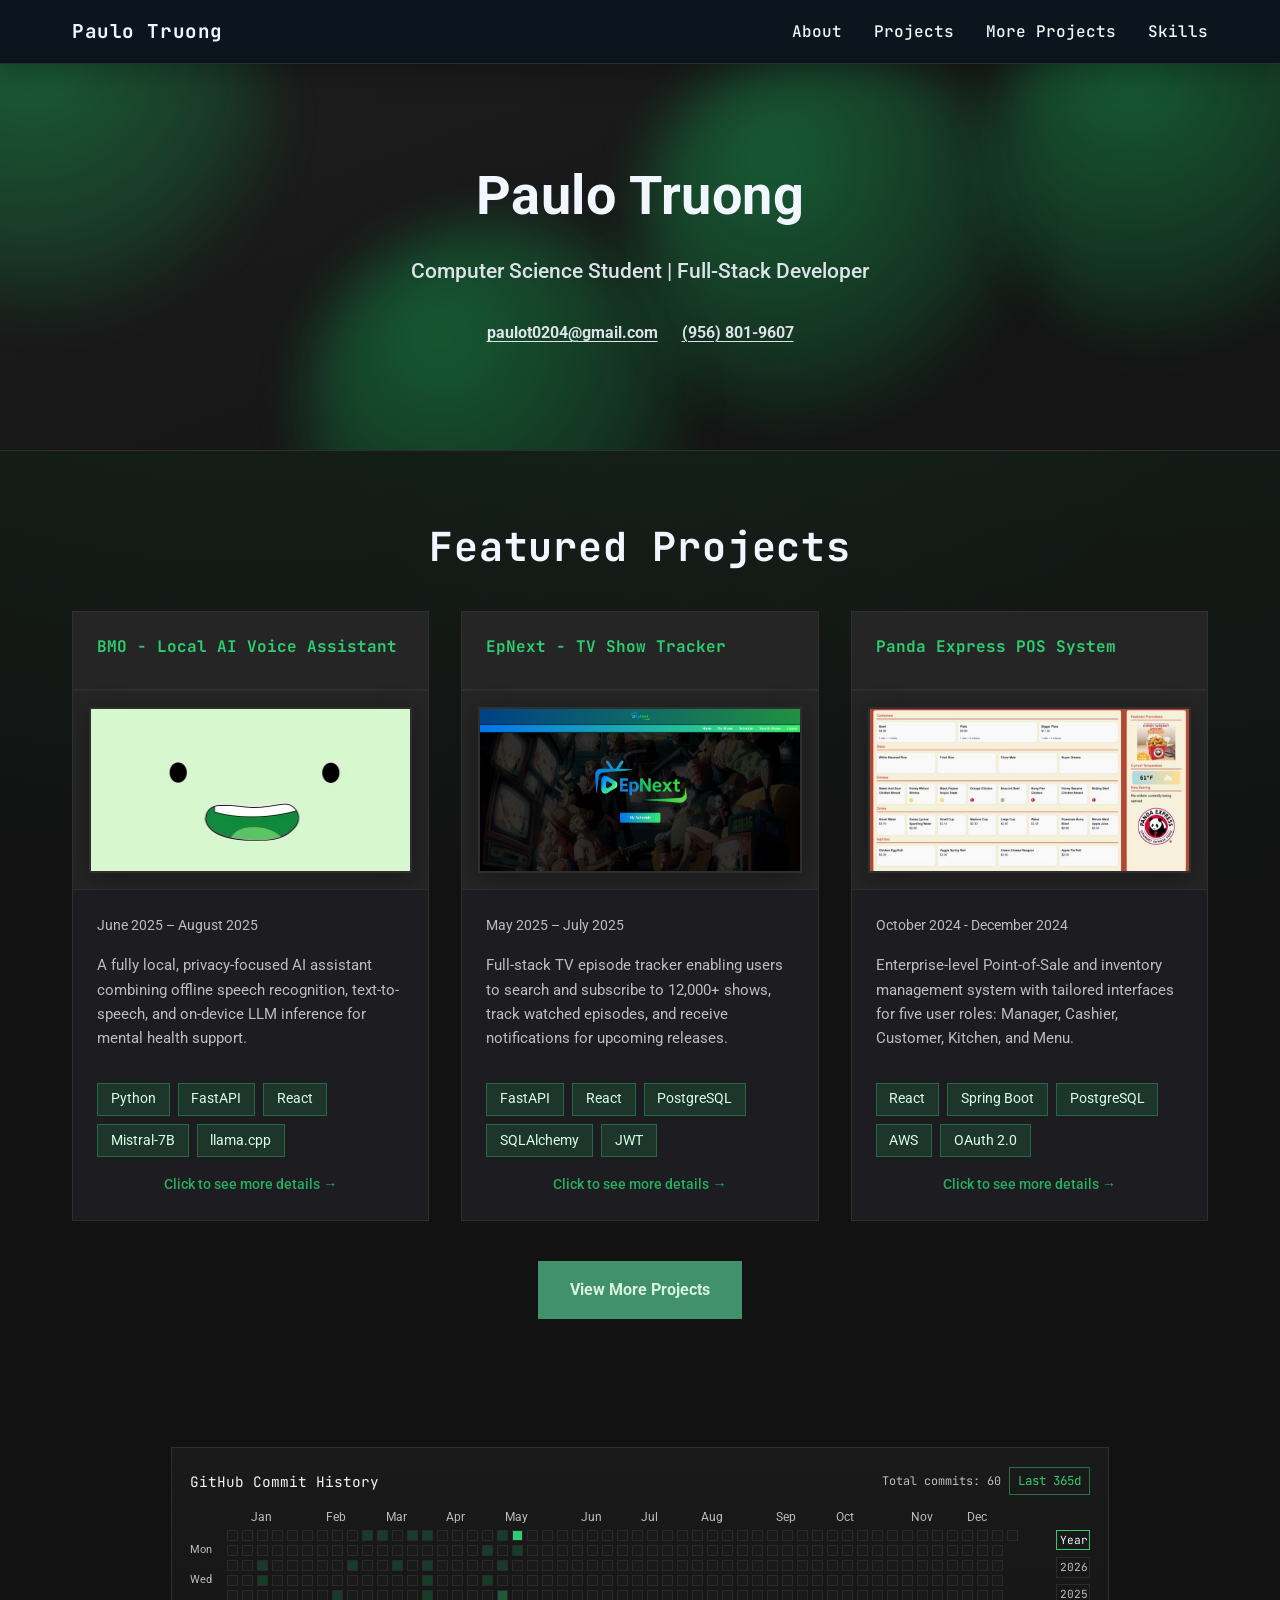
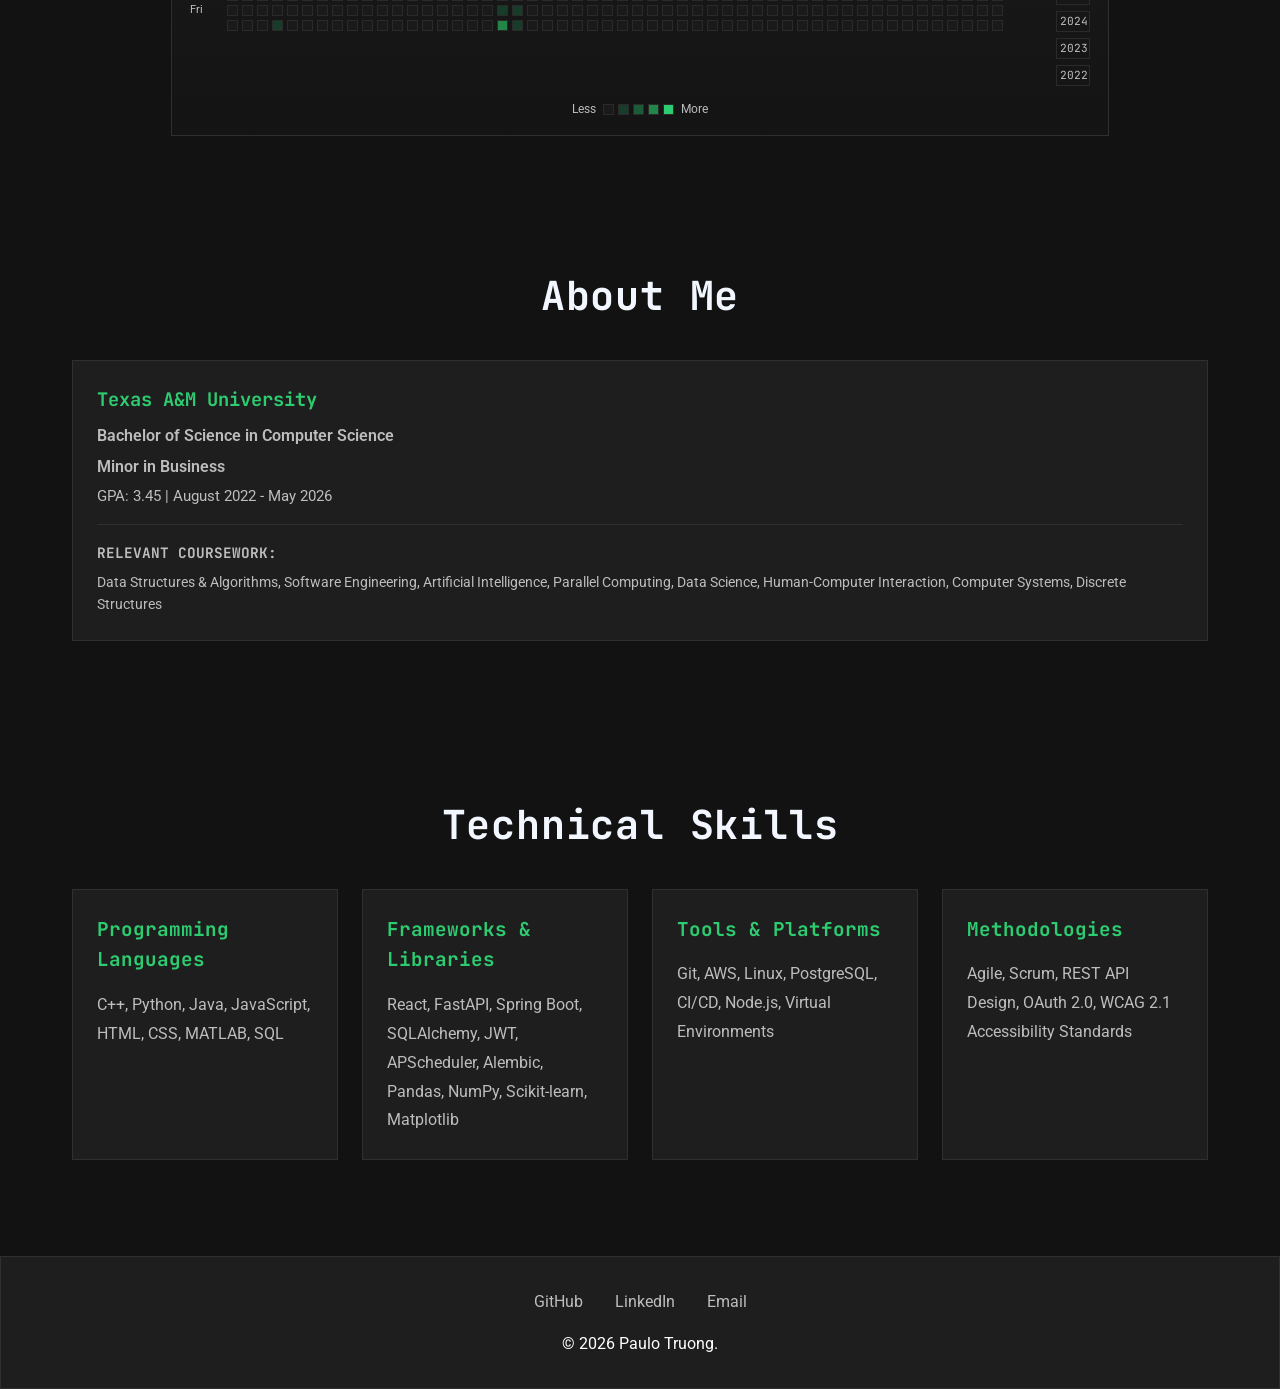
==== commit 3448e5d1: "fix github contribution history" ====
--- a/index.html
+++ b/index.html
@@ -124,7 +124,7 @@
                 </div>
                 <div id="commit-grid" class="commit-grid" aria-label="GitHub style contribution chart"></div>
                 <div class="commit-year-labels" aria-hidden="true">
-                    <button type="button" class="commit-year-option active" data-period="last">Last Year</button>
+                    <button type="button" class="commit-year-option active" data-period="last">Year</button>
                     <button type="button" class="commit-year-option" data-period="2026">2026</button>
                     <button type="button" class="commit-year-option" data-period="2025">2025</button>
                     <button type="button" class="commit-year-option" data-period="2024">2024</button>
@@ -143,6 +143,7 @@
                 </div>
                 <span>More</span>
             </div>
+            <div id="commit-tooltip" class="commit-tooltip" role="status" aria-live="polite"></div>
         </div>
     </section>
 
@@ -562,6 +563,15 @@
                     return date.toISOString().slice(0, 10);
                 }
 
+                function formatTooltipDate(dateStr) {
+                    const date = new Date(`${dateStr}T00:00:00`);
+                    return date.toLocaleDateString('en-US', {
+                        month: 'long',
+                        day: 'numeric',
+                        timeZone: 'UTC'
+                    });
+                }
+
                 function toLevel(count, maxCount) {
                     if (!count) return 0;
                     if (maxCount <= 1) return 4;
@@ -653,10 +663,10 @@
                             const level = toLevel(count, maxCount);
                             if (inRange) {
                                 cell.classList.add(`lvl-${level}`);
-                                cell.title = `${key}: ${count} contribution${count === 1 ? '' : 's'}`;
+                                cell.dataset.tooltip = `${count} contributions on ${formatTooltipDate(key)}`;
                             } else {
                                 cell.classList.add('no-day');
-                                cell.title = '';
+                                cell.dataset.tooltip = '';
                             }
                             commitGrid.appendChild(cell);
                         }
@@ -679,10 +689,10 @@
                             const inRange = date >= rangeStart && date <= rangeEnd;
                             if (inRange) {
                                 cell.classList.add('lvl-0');
-                                cell.title = 'Contribution data unavailable';
+                                cell.dataset.tooltip = `0 contributions on ${formatTooltipDate(isoDate(date))}`;
                             } else {
                                 cell.classList.add('no-day');
-                                cell.title = '';
+                                cell.dataset.tooltip = '';
                             }
                             commitGrid.appendChild(cell);
                         }
@@ -703,13 +713,42 @@
                 async function renderRealGithubContributions(period) {
                     setActiveYear(period);
                     try {
-                        const response = await fetch('data/github-contributions.json', { cache: 'no-store' });
-                        if (!response.ok) throw new Error('Local contribution data unavailable');
-                        const data = await response.json();
-                        if (!data || data.username !== username) throw new Error('Contribution data username mismatch');
-                        const periodData = data.periods ? data.periods[String(period)] : null;
-                        const countMap = periodData && periodData.counts ? periodData.counts : null;
-                        if (!countMap || !Object.keys(countMap).length) throw new Error('No contribution data for selected period');
+                        let countMap = null;
+
+                        // First choice: local generated file (supports private contributions)
+                        try {
+                            const response = await fetch('data/github-contributions.json', { cache: 'no-store' });
+                            if (response.ok) {
+                                const data = await response.json();
+                                const periodData = data && data.periods ? data.periods[String(period)] : null;
+                                if (data && data.username === username && periodData && periodData.counts && Object.keys(periodData.counts).length) {
+                                    countMap = periodData.counts;
+                                }
+                            }
+                        } catch (error) {
+                            // Continue to public fallback below.
+                        }
+
+                        // Fallback: public API so chart still renders before local sync is configured.
+                        if (!countMap) {
+                            const queryPeriod = period === 'last' ? 'last' : String(period);
+                            const publicResponse = await fetch(`https://github-contributions-api.jogruber.de/v4/${username}?y=${queryPeriod}`, {
+                                method: 'GET'
+                            });
+                            if (!publicResponse.ok) throw new Error('Public contribution API unavailable');
+                            const publicData = await publicResponse.json();
+                            const contributions = Array.isArray(publicData.contributions) ? publicData.contributions : [];
+                            if (!contributions.length) throw new Error('No public contribution data found');
+
+                            countMap = {};
+                            contributions.forEach(item => {
+                                if (item && item.date) {
+                                    countMap[item.date] = Number(item.count) || 0;
+                                }
+                            });
+                        }
+
+                        if (!countMap || !Object.keys(countMap).length) throw new Error('Contribution map was empty');
                         renderFromCountMap(countMap, period);
                     } catch (error) {
                         renderEmptyGrid(period);
@@ -724,6 +763,33 @@
                         }
                     });
                 });
+
+                const commitTooltip = document.getElementById('commit-tooltip');
+                function hideCommitTooltip() {
+                    if (!commitTooltip) return;
+                    commitTooltip.classList.remove('show');
+                }
+
+                function showCommitTooltip(event, text) {
+                    if (!commitTooltip || !text) return;
+                    commitTooltip.textContent = text;
+                    commitTooltip.classList.add('show');
+                    const offset = 12;
+                    commitTooltip.style.left = `${event.clientX + offset}px`;
+                    commitTooltip.style.top = `${event.clientY + offset}px`;
+                }
+
+                if (commitGrid) {
+                    commitGrid.addEventListener('mousemove', function(event) {
+                        const cell = event.target.closest('.commit-cell');
+                        if (!cell || cell.classList.contains('no-day')) {
+                            hideCommitTooltip();
+                            return;
+                        }
+                        showCommitTooltip(event, cell.dataset.tooltip || '');
+                    });
+                    commitGrid.addEventListener('mouseleave', hideCommitTooltip);
+                }
 
                 renderRealGithubContributions('last');
             }
--- a/style.css
+++ b/style.css
@@ -1092,6 +1092,9 @@
     background: linear-gradient(180deg, #1a1a1a 0%, #141414 100%);
     padding: 1.2rem 1.1rem 1rem;
     overflow-x: auto;
+    width: fit-content;
+    max-width: 100%;
+    margin: 0 auto;
 }
 
 .commit-history-header {
@@ -1126,7 +1129,7 @@
     position: relative;
     color: var(--text-soft);
     font-size: 0.72rem;
-    width: var(--commit-grid-width);
+    width: calc(var(--commit-grid-width) + 2rem + 0.3rem);
     height: 0.9rem;
     padding-left: calc(2rem + 0.3rem);
     box-sizing: content-box;
@@ -1142,7 +1145,7 @@
 
 .commit-grid-wrap {
     display: grid;
-    grid-template-columns: 2rem var(--commit-grid-width) 5rem;
+    grid-template-columns: 2rem var(--commit-grid-width) 1fr;
     align-items: start;
     gap: 0.3rem;
     width: max-content;
@@ -1213,29 +1216,35 @@
     display: grid;
     gap: 0.4rem;
     justify-items: end;
+    justify-self: end;
+    width: 4.25rem;
 }
 
 .commit-year-option {
+    appearance: none;
     background: transparent;
-    border: none;
+    border: 1px solid #2a2a2a;
     color: var(--text-soft);
-    font-size: 0.72rem;
+    font-size: 0.7rem;
     font-family: "JetBrains Mono", "Consolas", "Courier New", monospace;
     cursor: pointer;
-    padding: 0;
+    padding: 0.2rem 0.2rem;
     line-height: 1.1;
-    width: 100%;
+    width: 50%;
     text-align: right;
     white-space: nowrap;
+    border-radius: 0;
+    transition: border-color 0.15s ease, color 0.15s ease;
 }
 
 .commit-year-option:hover {
-    color: var(--accent);
+    color: var(--text-main);
+    border-color: #5a5a5a;
 }
 
 .commit-year-option.active {
     color: #f2f6ff;
-    text-shadow: 0 0 8px rgba(var(--accent-rgb), 0.35);
+    border-color: var(--accent);
 }
 
 .commit-legend {
@@ -1265,6 +1274,29 @@
 .legend-squares .lvl-3 { background: #238649; }
 .legend-squares .lvl-4 { background: #2ecc71; }
 
+.commit-tooltip {
+    position: fixed;
+    z-index: 3000;
+    pointer-events: none;
+    background: #101010;
+    color: #f2f2f2;
+    border: 1px solid #4e4e4e;
+    padding: 0.35rem 0.55rem;
+    font-size: 0.72rem;
+    line-height: 1.2;
+    font-family: "JetBrains Mono", "Consolas", "Courier New", monospace;
+    white-space: nowrap;
+    opacity: 0;
+    transform: translateY(4px);
+    transition: opacity 0.12s ease, transform 0.12s ease;
+    box-shadow: 0 6px 18px rgba(0, 0, 0, 0.35);
+}
+
+.commit-tooltip.show {
+    opacity: 1;
+    transform: translateY(0);
+}
+
 @media (max-width: 768px) {
     nav {
         padding: 0 1rem;
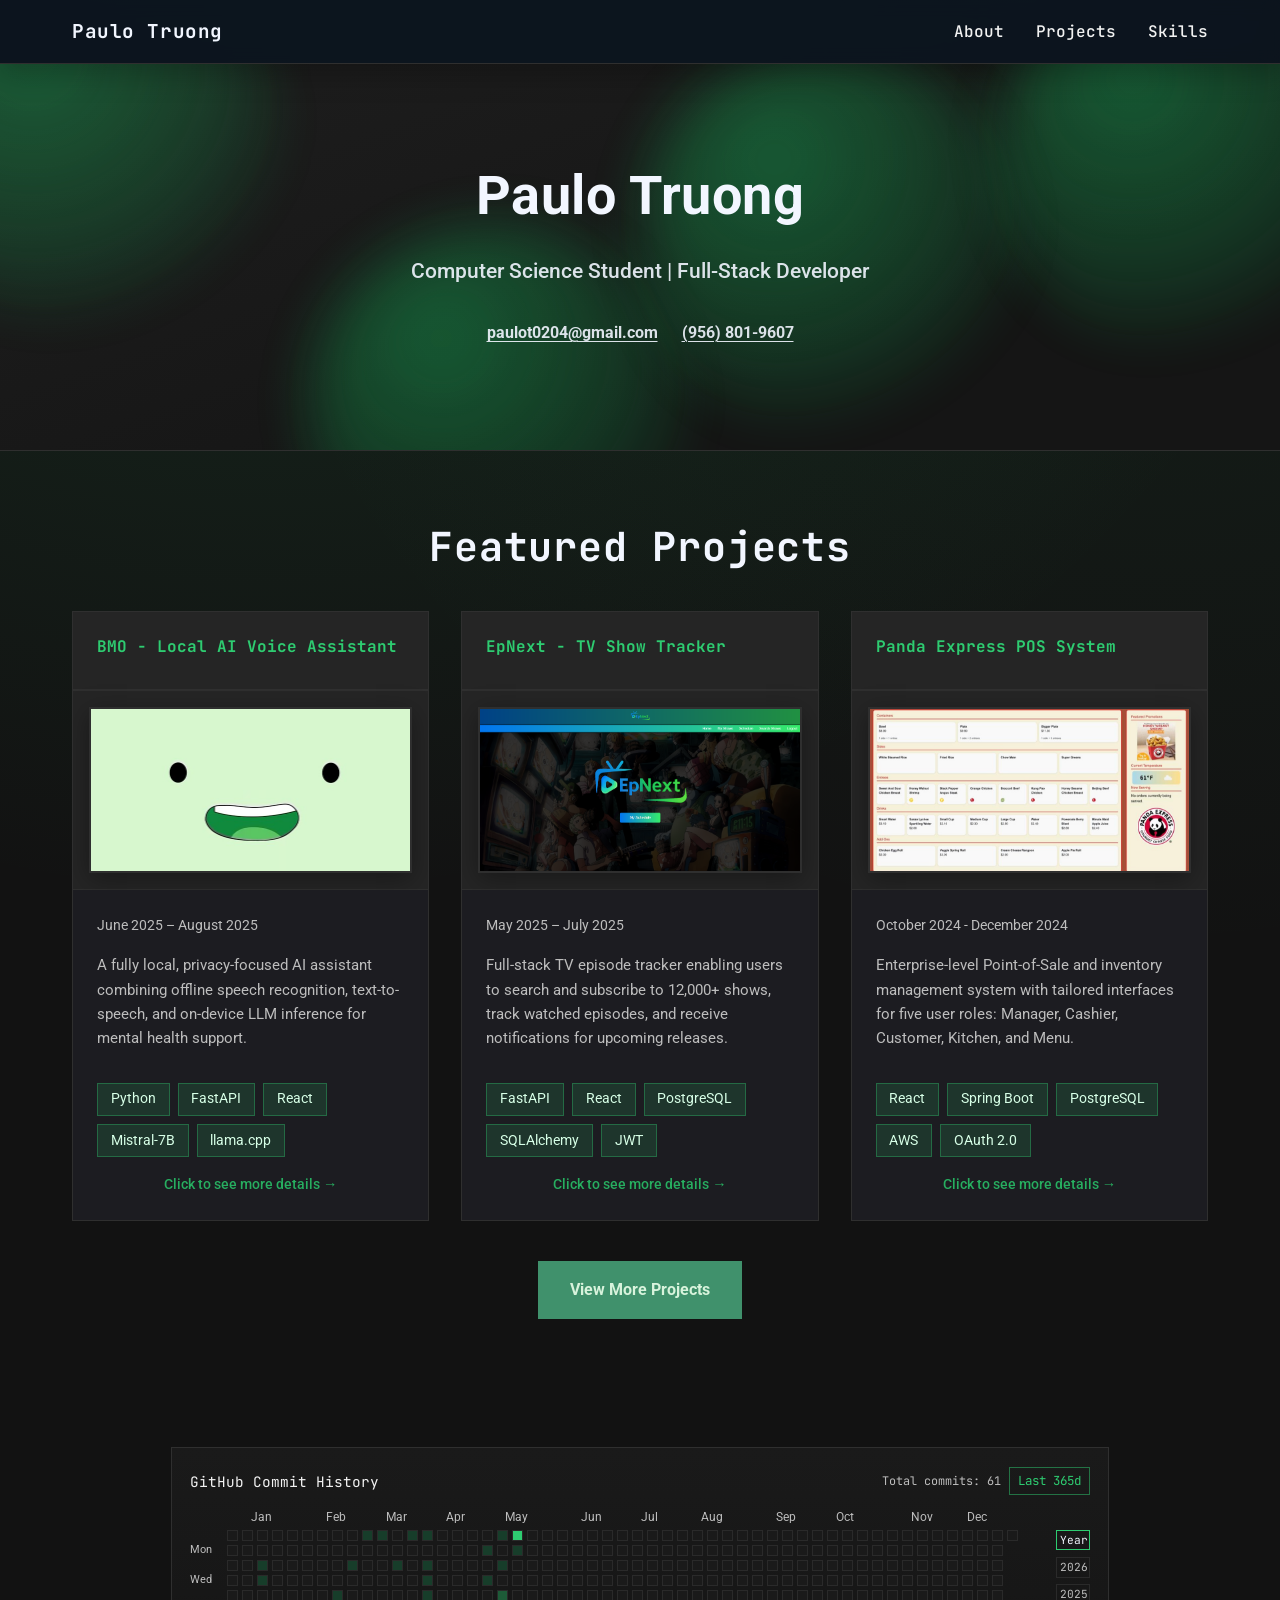
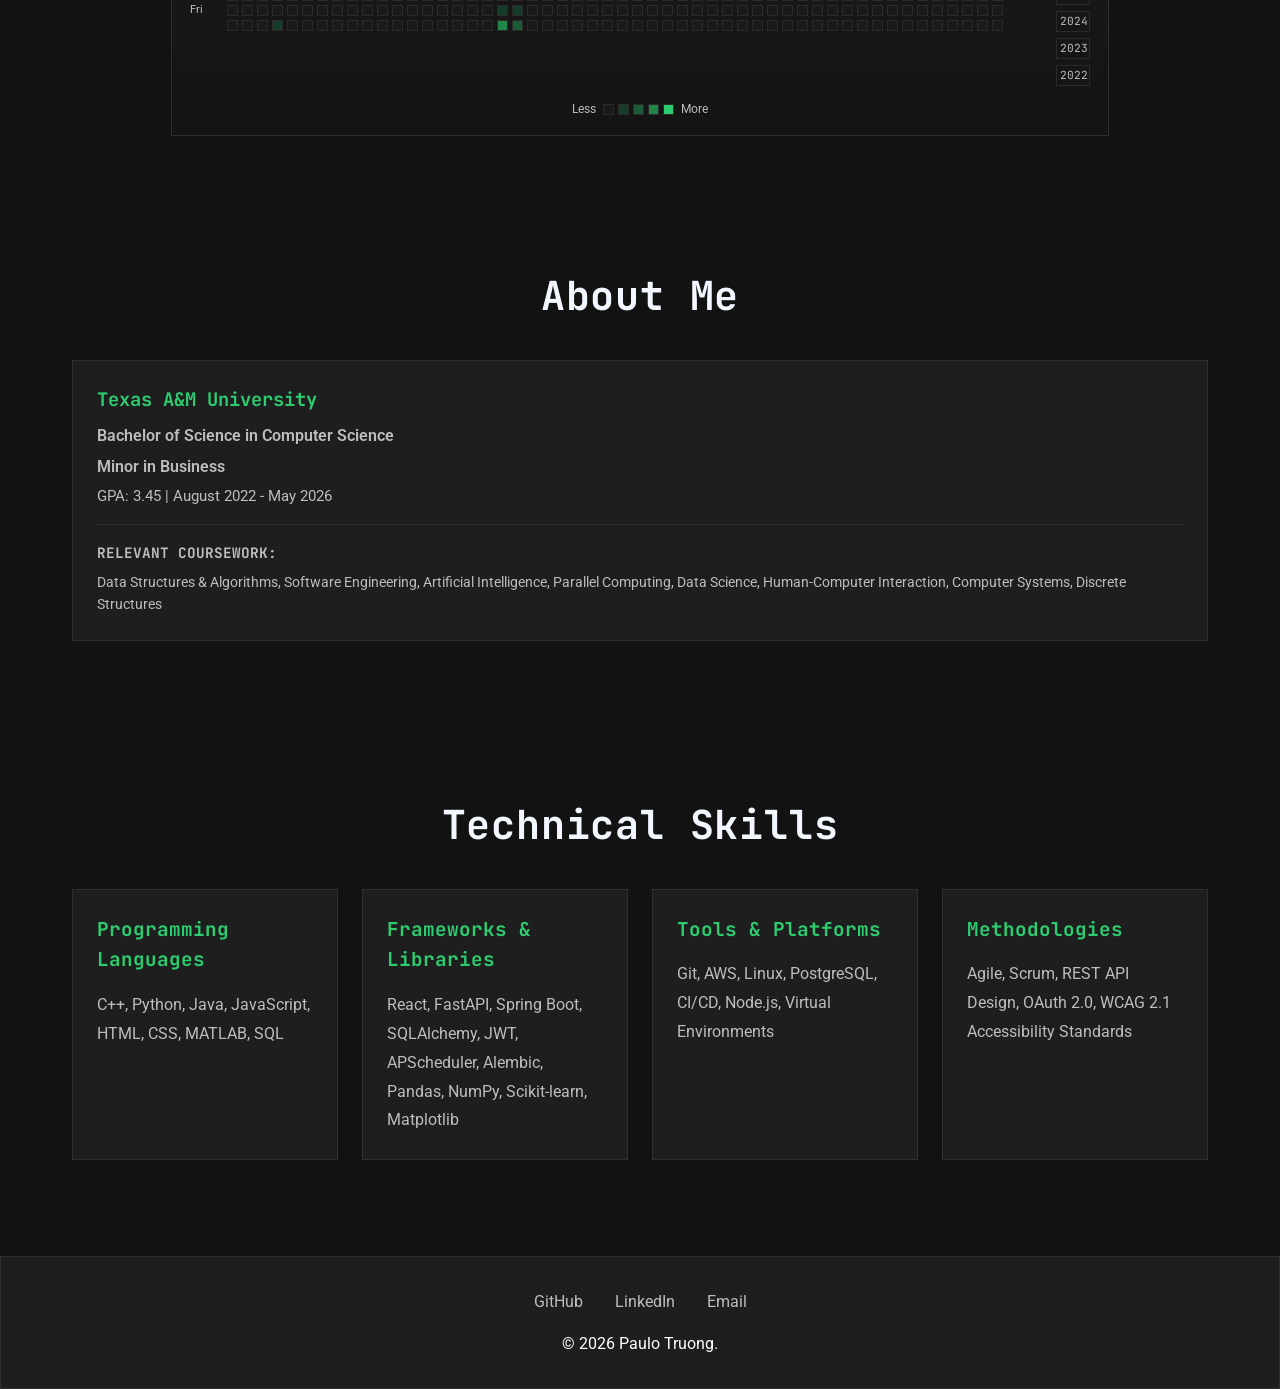
==== commit f82f3a7a: "fix nav bar" ====
--- a/index.html
+++ b/index.html
@@ -12,8 +12,7 @@
             <div class="logo">Paulo Truong</div>
             <ul>
                 <li><a href="#about">About</a></li>
-                <li><a href="#projects">Projects</a></li>
-                <li><a href="projects.html">More Projects</a></li>
+                <li><a href="projects.html">Projects</a></li>
                 <li><a href="#skills">Skills</a></li>
             </ul>
         </nav>
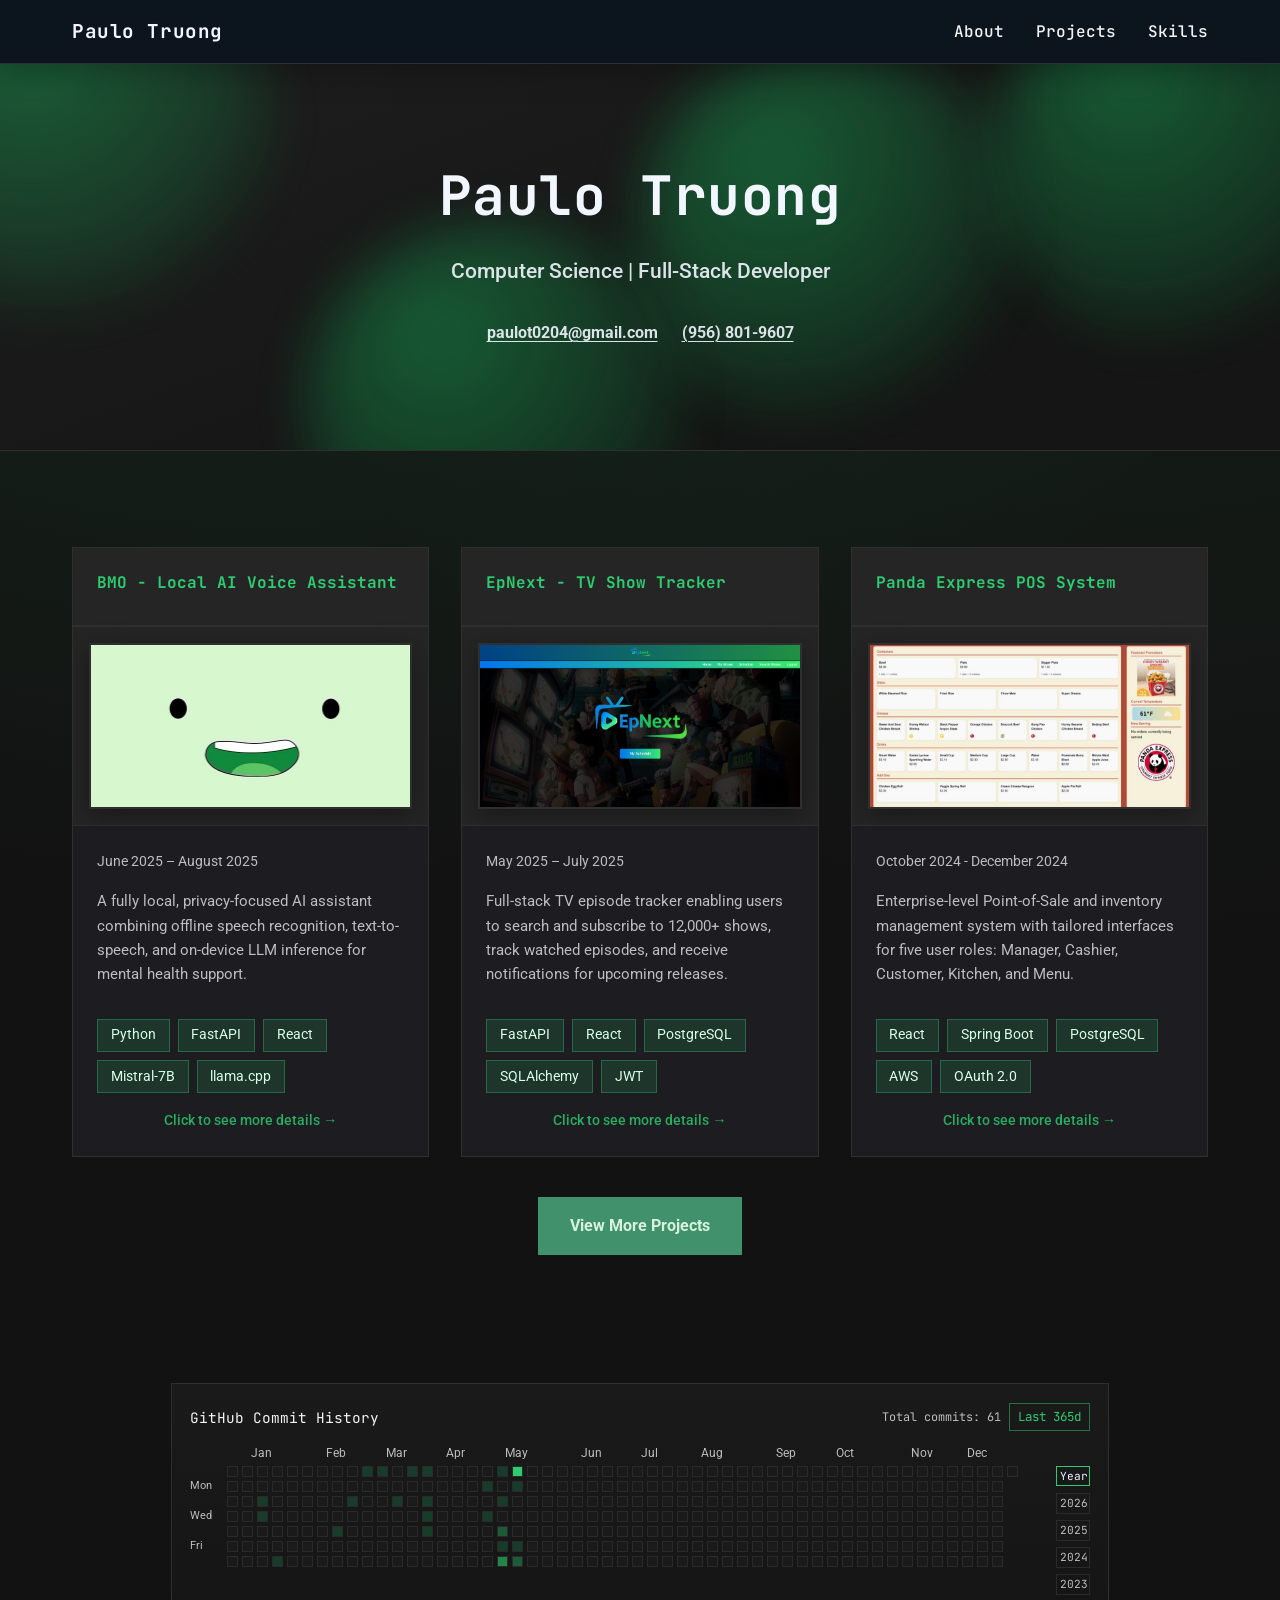
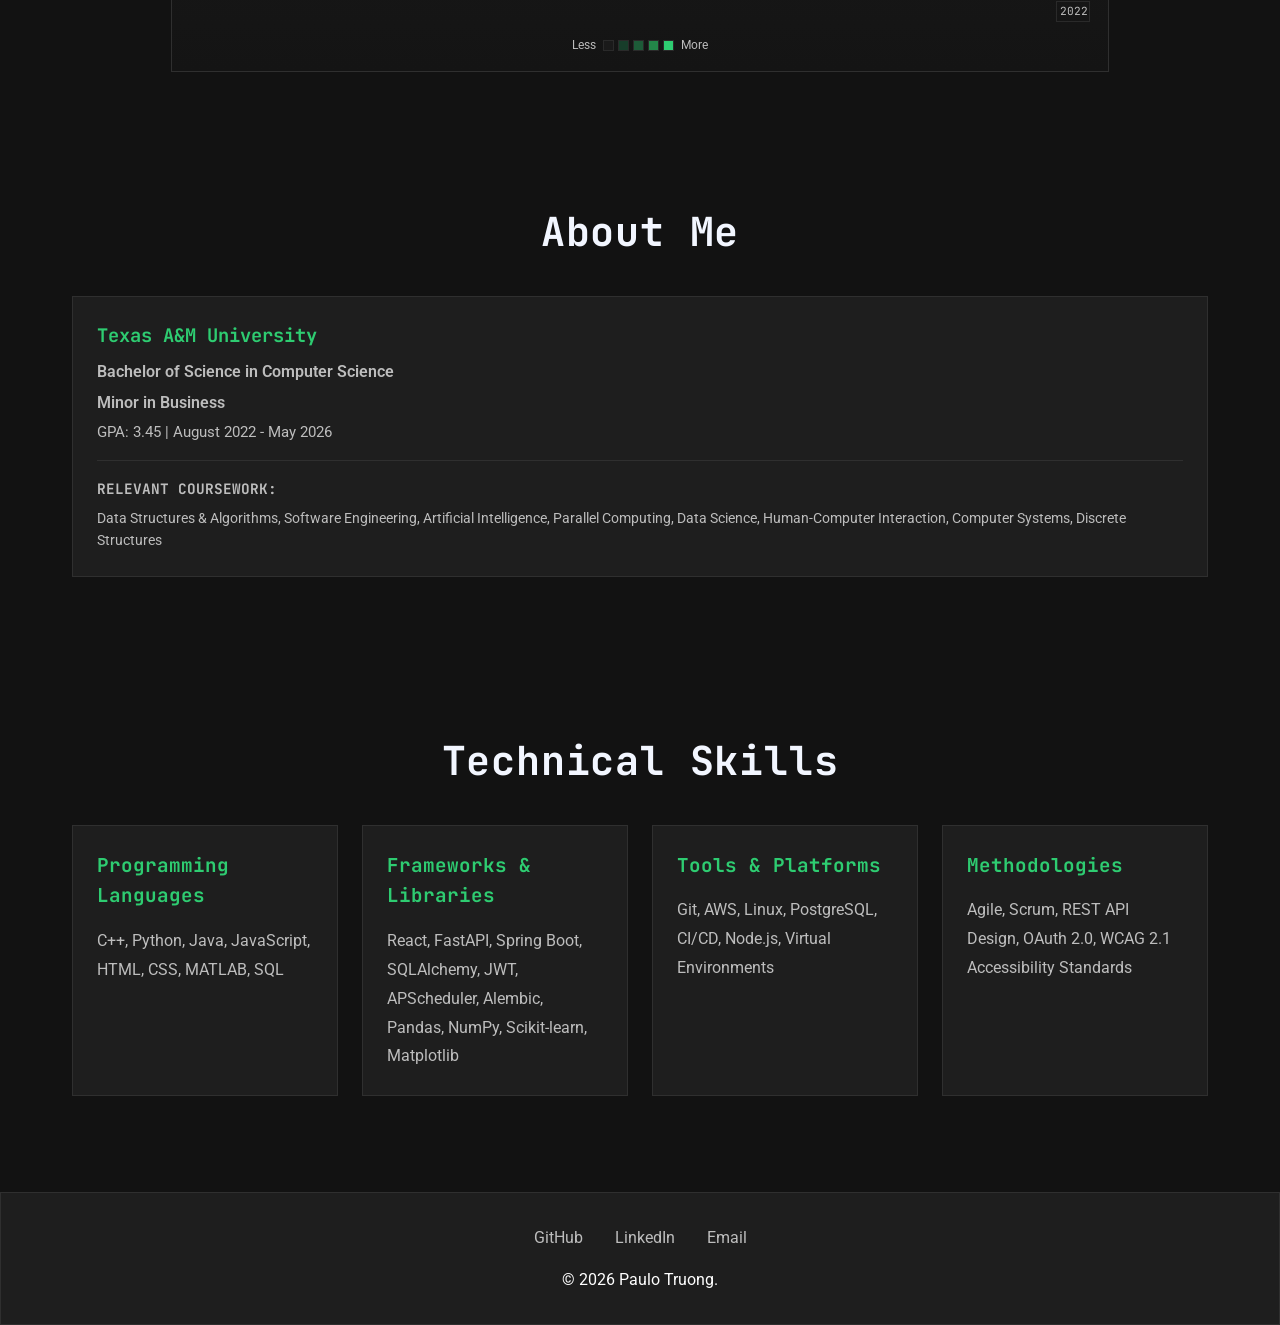
==== commit 61059a10: "fix some page stuff" ====
--- a/index.html
+++ b/index.html
@@ -9,11 +9,11 @@
 <body>
     <header>
         <nav>
-            <div class="logo">Paulo Truong</div>
+            <a href="/home" class="logo">Paulo Truong</a>
             <ul>
-                <li><a href="#about">About</a></li>
-                <li><a href="projects.html">Projects</a></li>
-                <li><a href="#skills">Skills</a></li>
+                <li><a href="/home#about">About</a></li>
+                <li><a href="/projects">Projects</a></li>
+                <li><a href="/home#skills">Skills</a></li>
             </ul>
         </nav>
     </header>
@@ -26,7 +26,7 @@
             <span class="hero-blob"></span>
         </div>
         <h1>Paulo Truong</h1>
-        <p>Computer Science Student | Full-Stack Developer</p>
+        <p>Computer Science | Full-Stack Developer</p>
         <div class="hero-links">
             <a href="mailto:paulot0204@gmail.com" class="copy-link" data-copy="paulot0204@gmail.com">paulot0204@gmail.com</a>
             <a href="tel:+19568019607" class="copy-link" data-copy="(956) 801-9607">(956) 801-9607</a>
@@ -35,7 +35,7 @@
     </section>
 
 <section id="projects">
-        <h2>Featured Projects</h2>
+<!--         <h2>Featured Projects</h2> -->
         <div class="projects-grid">
             <div class="project-card" onclick="openModal('bmo')">
                 <div class="project-content project-title">
@@ -101,7 +101,7 @@
             </div>
         </div>
         <div class="projects-page-link">
-            <a href="projects.html" class="cta-button">View More Projects</a>
+            <a href="/projects" class="cta-button">View More Projects</a>
         </div>
     </section>
 
--- a/style.css
+++ b/style.css
@@ -819,7 +819,7 @@
 }
 
 .hero h1 {
-    font-family: "Roboto", "Segoe UI", Tahoma, Geneva, Verdana, sans-serif;
+    font-family: "JetBrains Mono", "Consolas", "Courier New", monospace;
     font-size: clamp(2.4rem, 6vw, 3.4rem);
     font-weight: 700;
     letter-spacing: 0.01em;
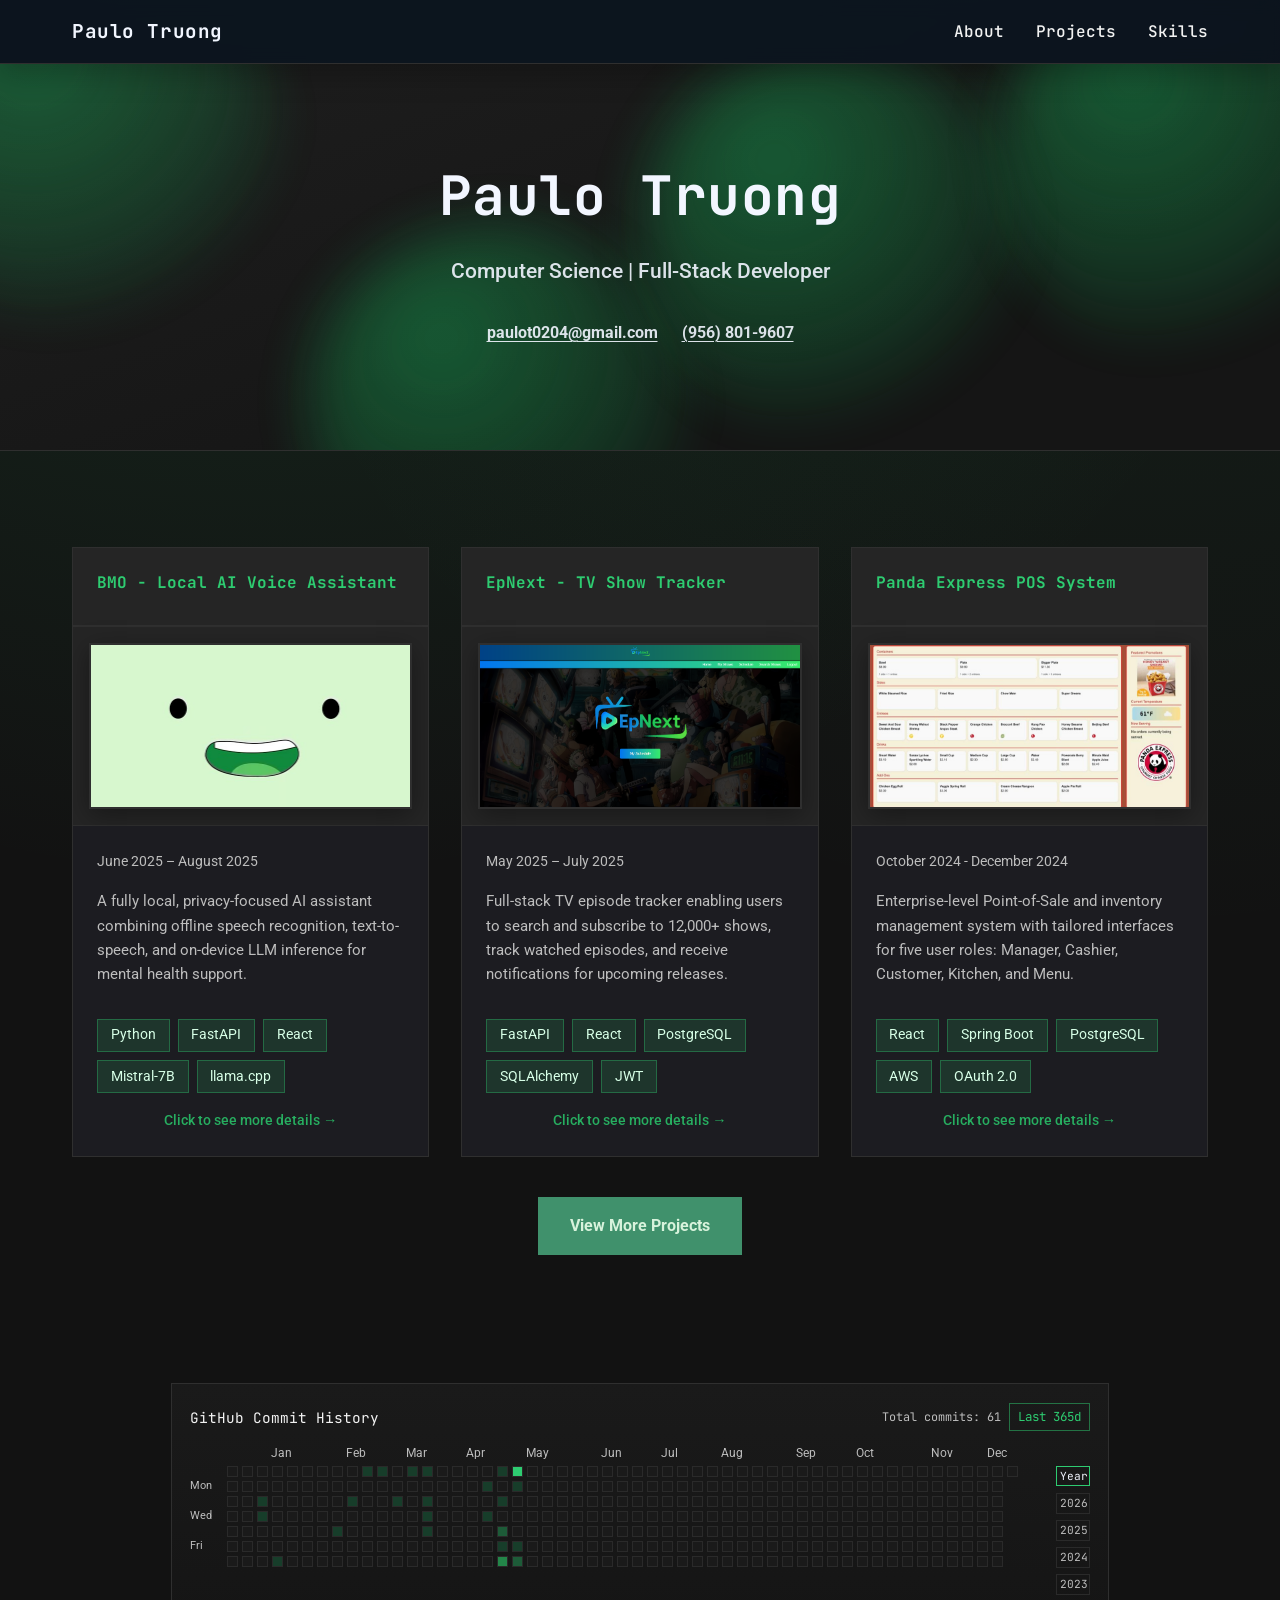
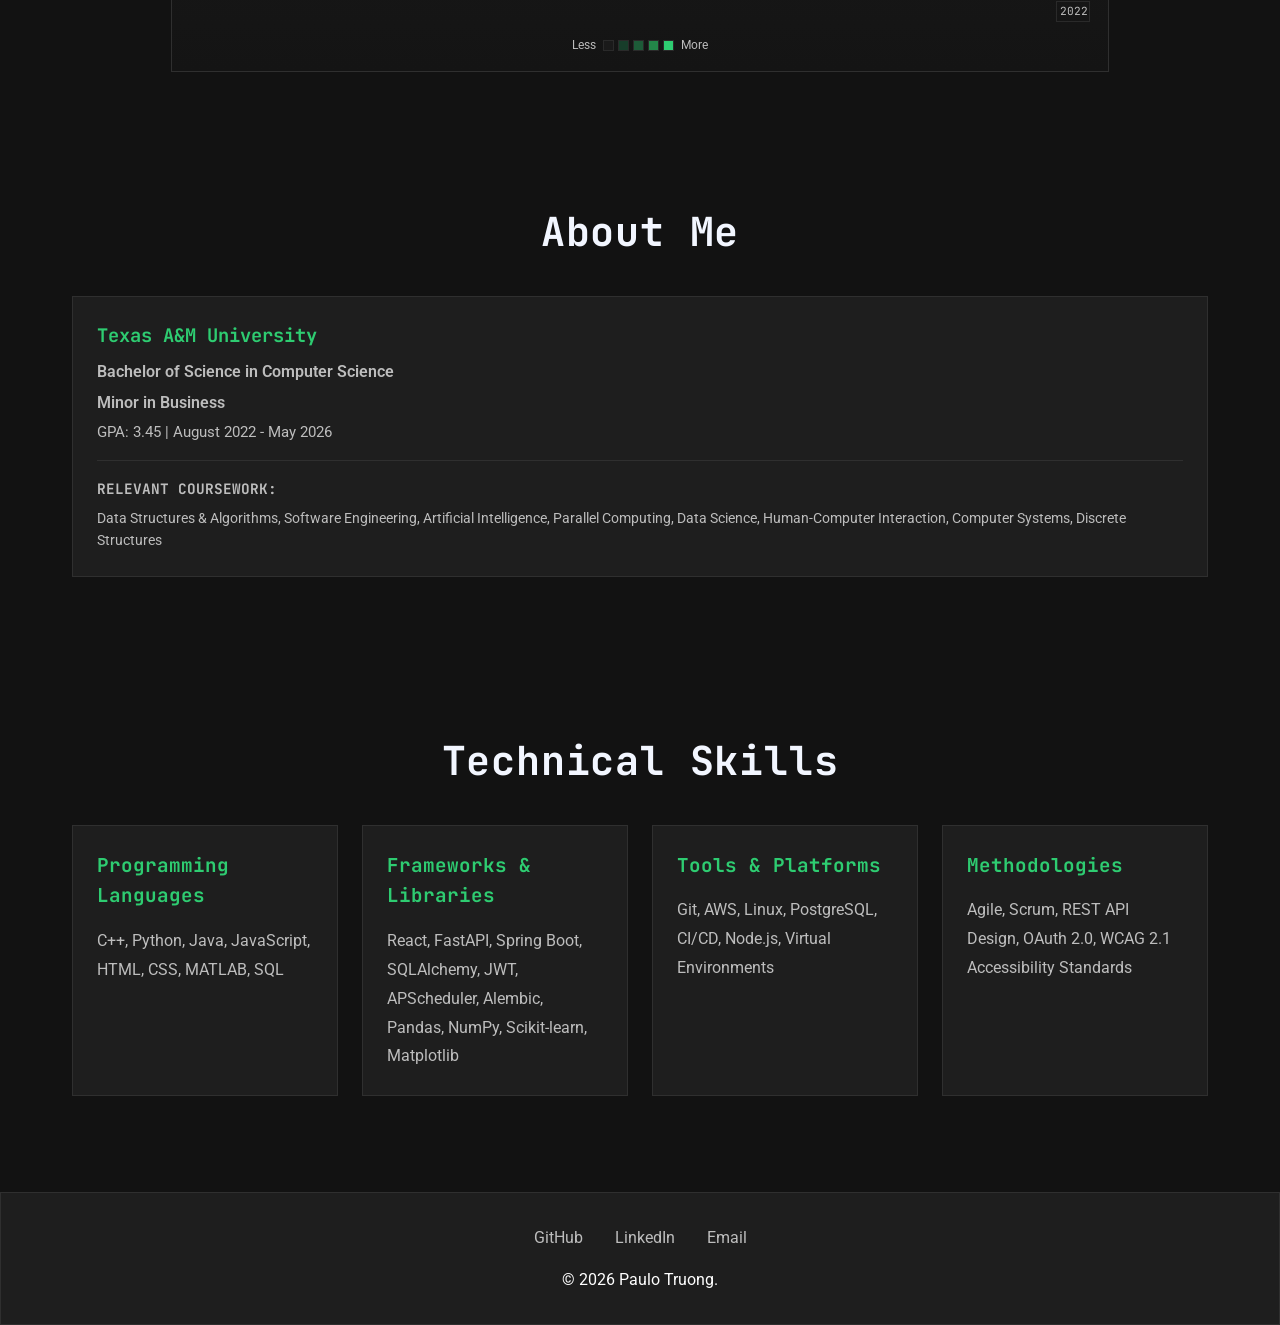
==== commit de156812: "fix github commits history" ====
--- a/index.html
+++ b/index.html
@@ -604,6 +604,8 @@
                     const monthNames = ['Jan', 'Feb', 'Mar', 'Apr', 'May', 'Jun', 'Jul', 'Aug', 'Sep', 'Oct', 'Nov', 'Dec'];
                     const { cellSize, gap, gridWidth } = getCommitLayoutMetrics();
                     const step = cellSize + gap;
+                    // Offset month labels so they align with heatmap columns after the left day-label gutter.
+                    const leftGutterOffset = 0;
                     let cursor = new Date(rangeStart.getFullYear(), rangeStart.getMonth(), 1);
                     if (cursor < rangeStart) {
                         cursor = new Date(rangeStart.getFullYear(), rangeStart.getMonth() + 1, 1);
@@ -612,7 +614,7 @@
                     while (cursor <= rangeEnd) {
                         const dayOffset = Math.floor((cursor - gridStart) / (1000 * 60 * 60 * 24));
                         const weekIndex = Math.floor(dayOffset / 7);
-                        const left = Math.max(0, Math.min(weekIndex * step, gridWidth - 30));
+                        const left = Math.max(leftGutterOffset, Math.min(leftGutterOffset + (weekIndex * step), leftGutterOffset + gridWidth - 30));
                         const label = document.createElement('span');
                         label.textContent = monthNames[cursor.getMonth()];
                         label.style.left = `${left}px`;
--- a/style.css
+++ b/style.css
@@ -1131,15 +1131,15 @@
     font-size: 0.72rem;
     width: calc(var(--commit-grid-width) + 2rem + 0.3rem);
     height: 0.9rem;
-    padding-left: calc(2rem + 0.3rem);
-    box-sizing: content-box;
+    padding-left: 0;
+    box-sizing: border-box;
     margin: 0 auto 0.45rem;
 }
 
 .commit-months span {
     position: absolute;
     top: 0;
-    transform: translateX(-10%);
+    transform: none;
     white-space: nowrap;
 }
 
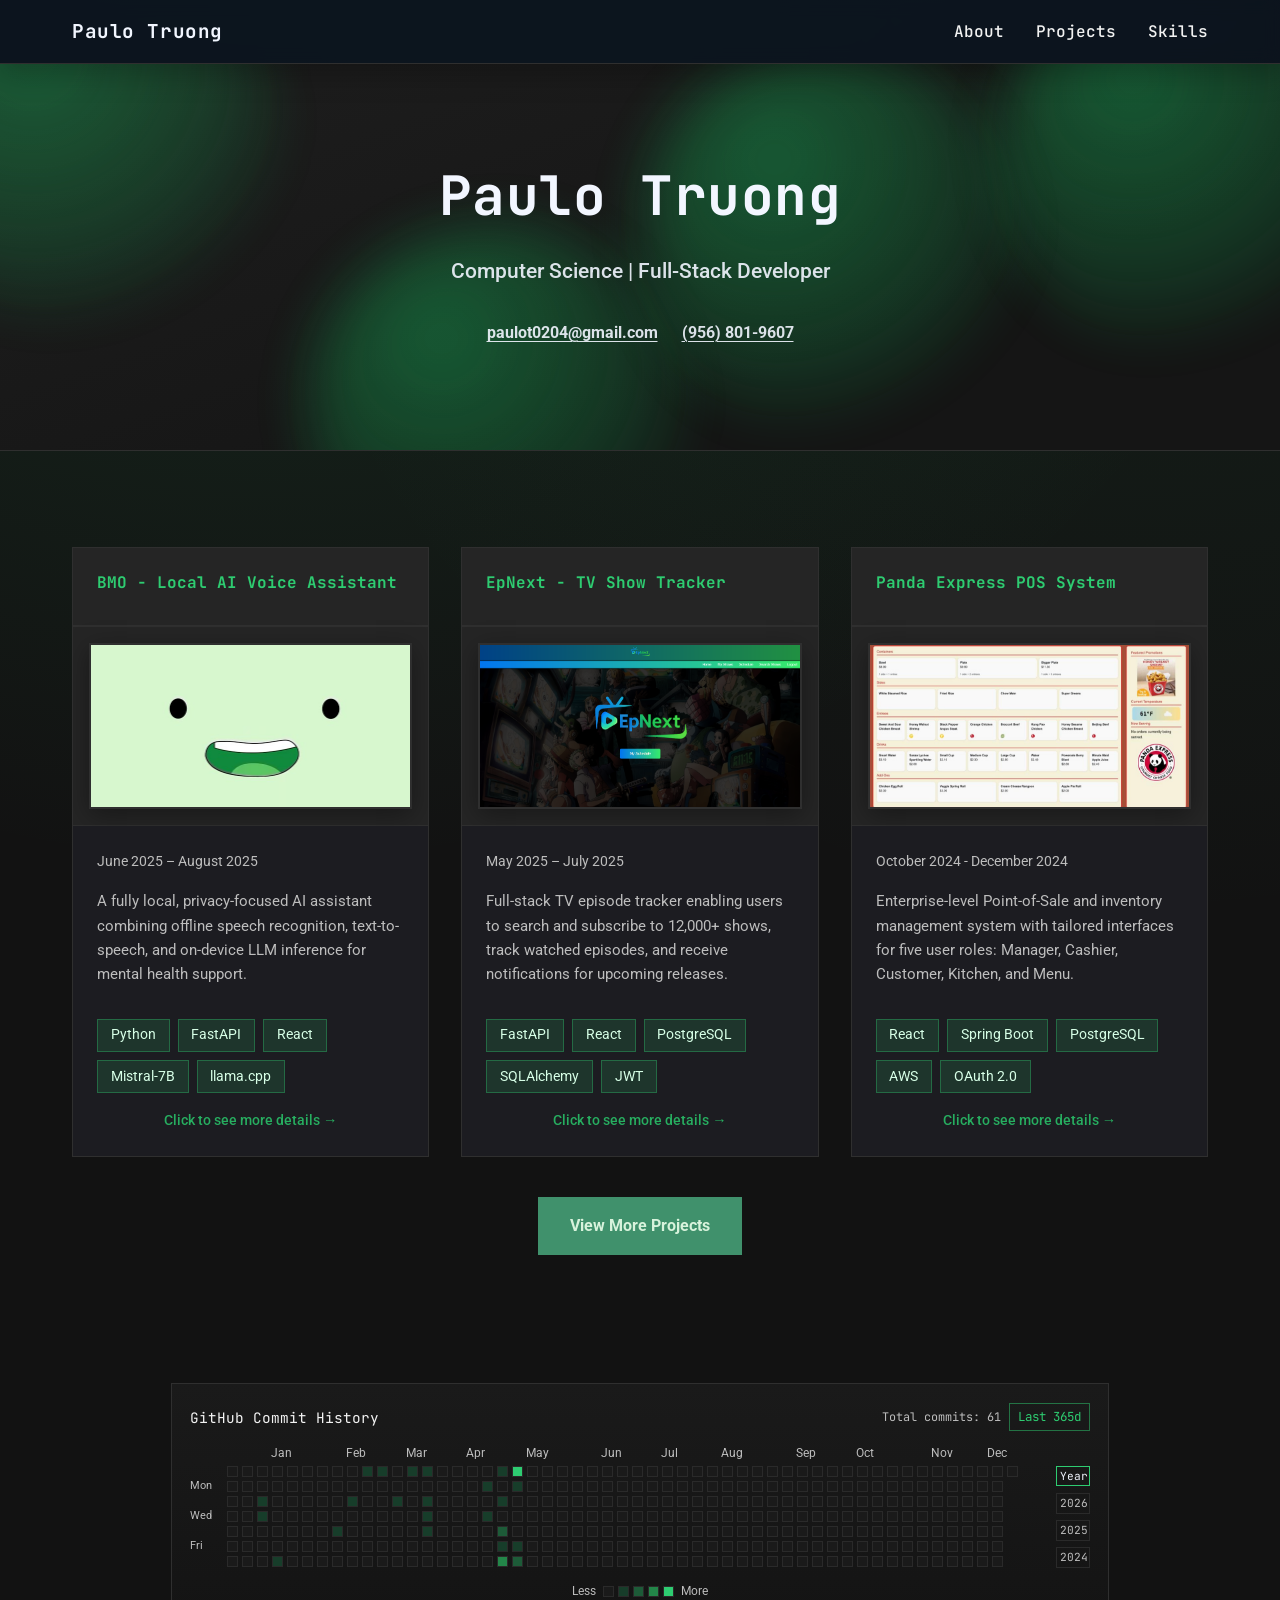
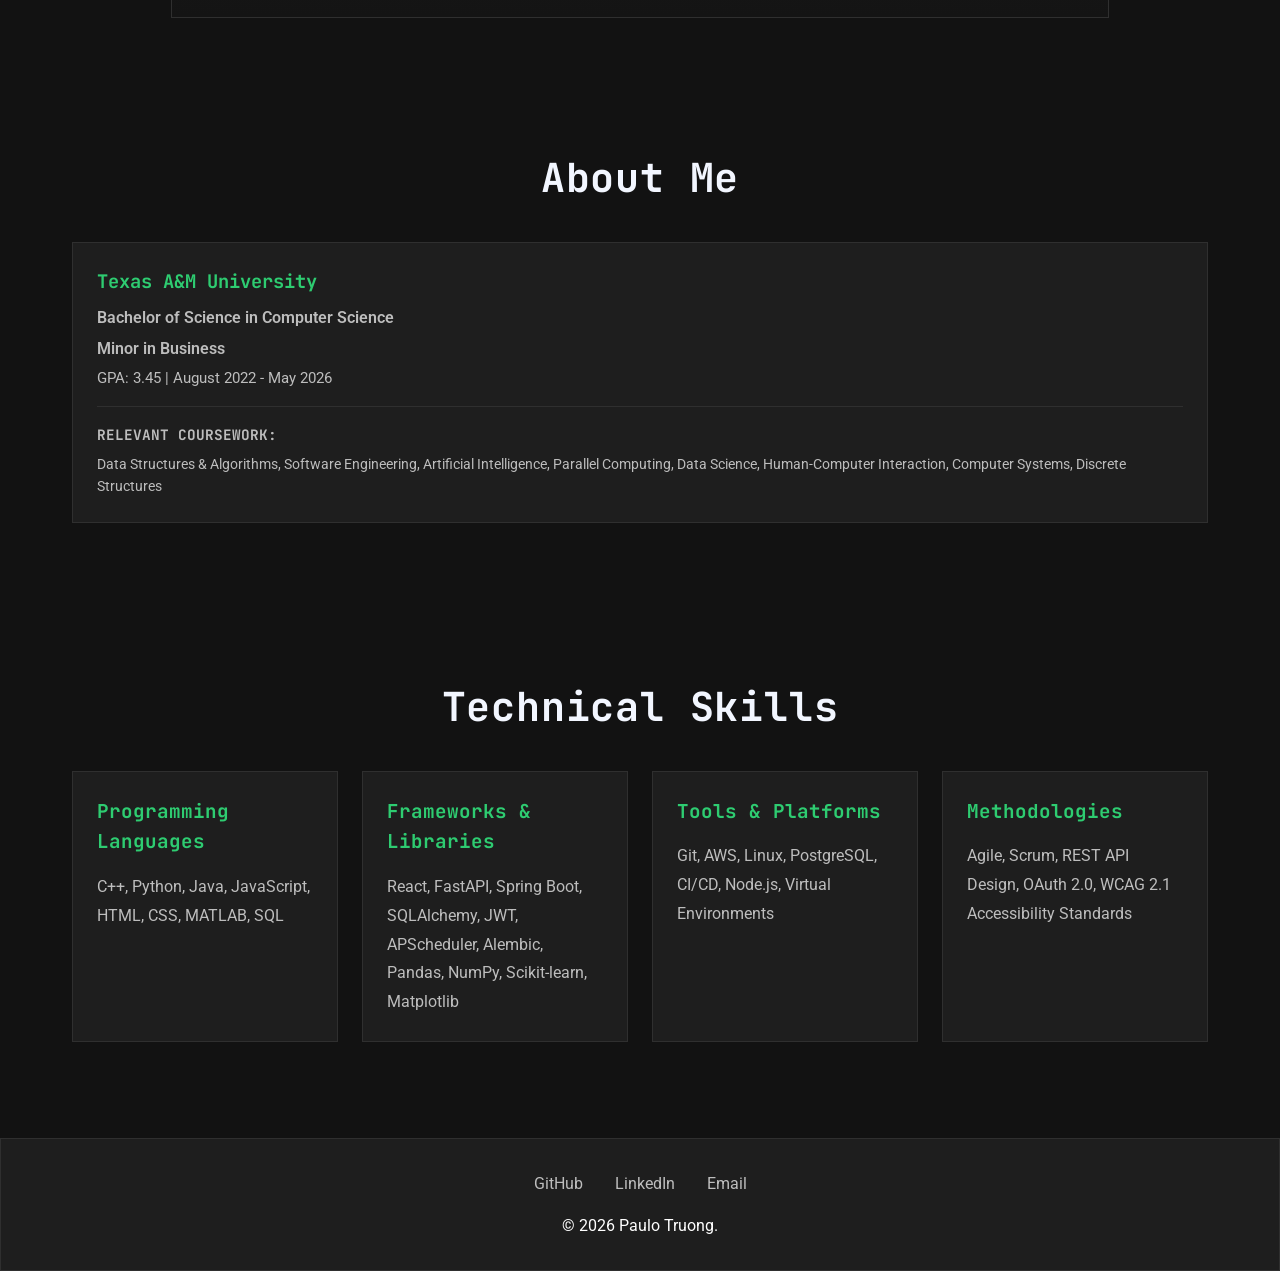
==== commit 96dc9752: "fix years in github commits history" ====
--- a/index.html
+++ b/index.html
@@ -127,8 +127,8 @@
                     <button type="button" class="commit-year-option" data-period="2026">2026</button>
                     <button type="button" class="commit-year-option" data-period="2025">2025</button>
                     <button type="button" class="commit-year-option" data-period="2024">2024</button>
-                    <button type="button" class="commit-year-option" data-period="2023">2023</button>
-                    <button type="button" class="commit-year-option" data-period="2022">2022</button>
+<!--                     <button type="button" class="commit-year-option" data-period="2023">2023</button>
+                    <button type="button" class="commit-year-option" data-period="2022">2022</button> -->
                 </div>
             </div>
             <div class="commit-legend" aria-hidden="true">
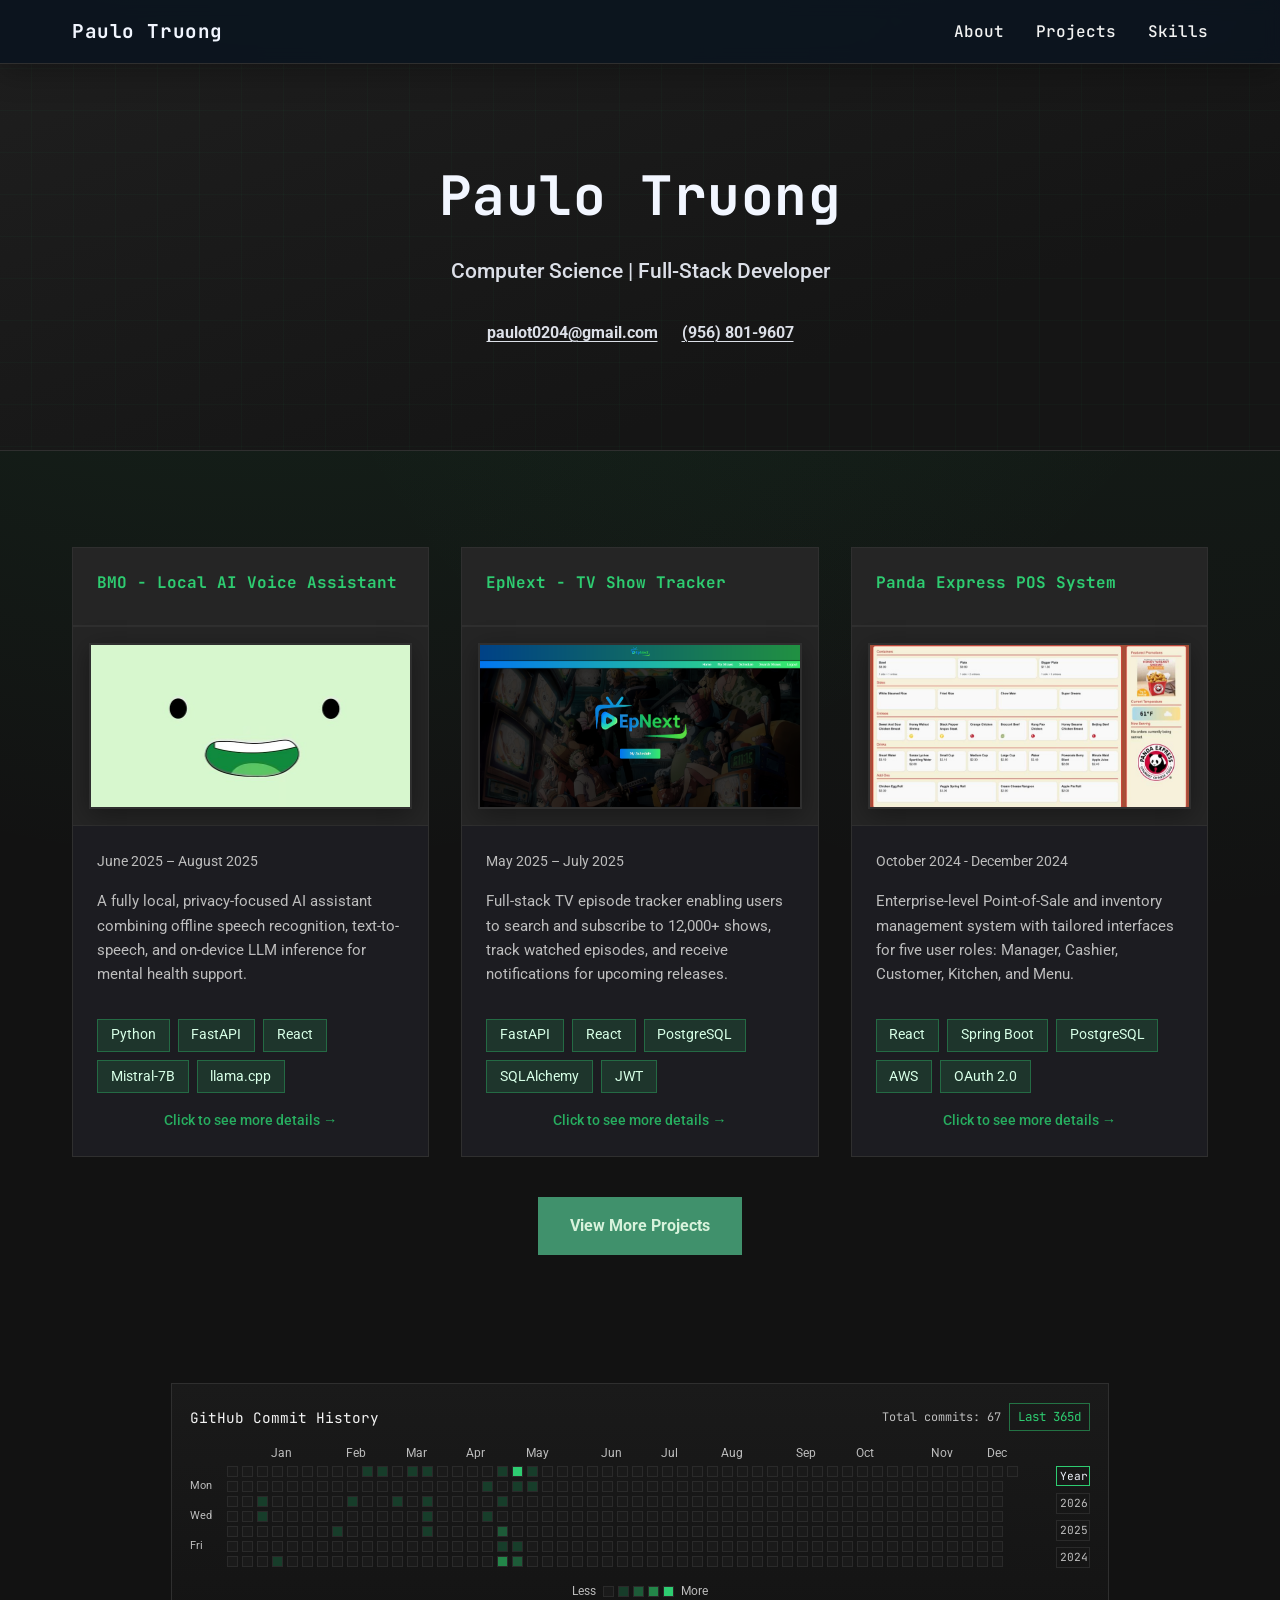
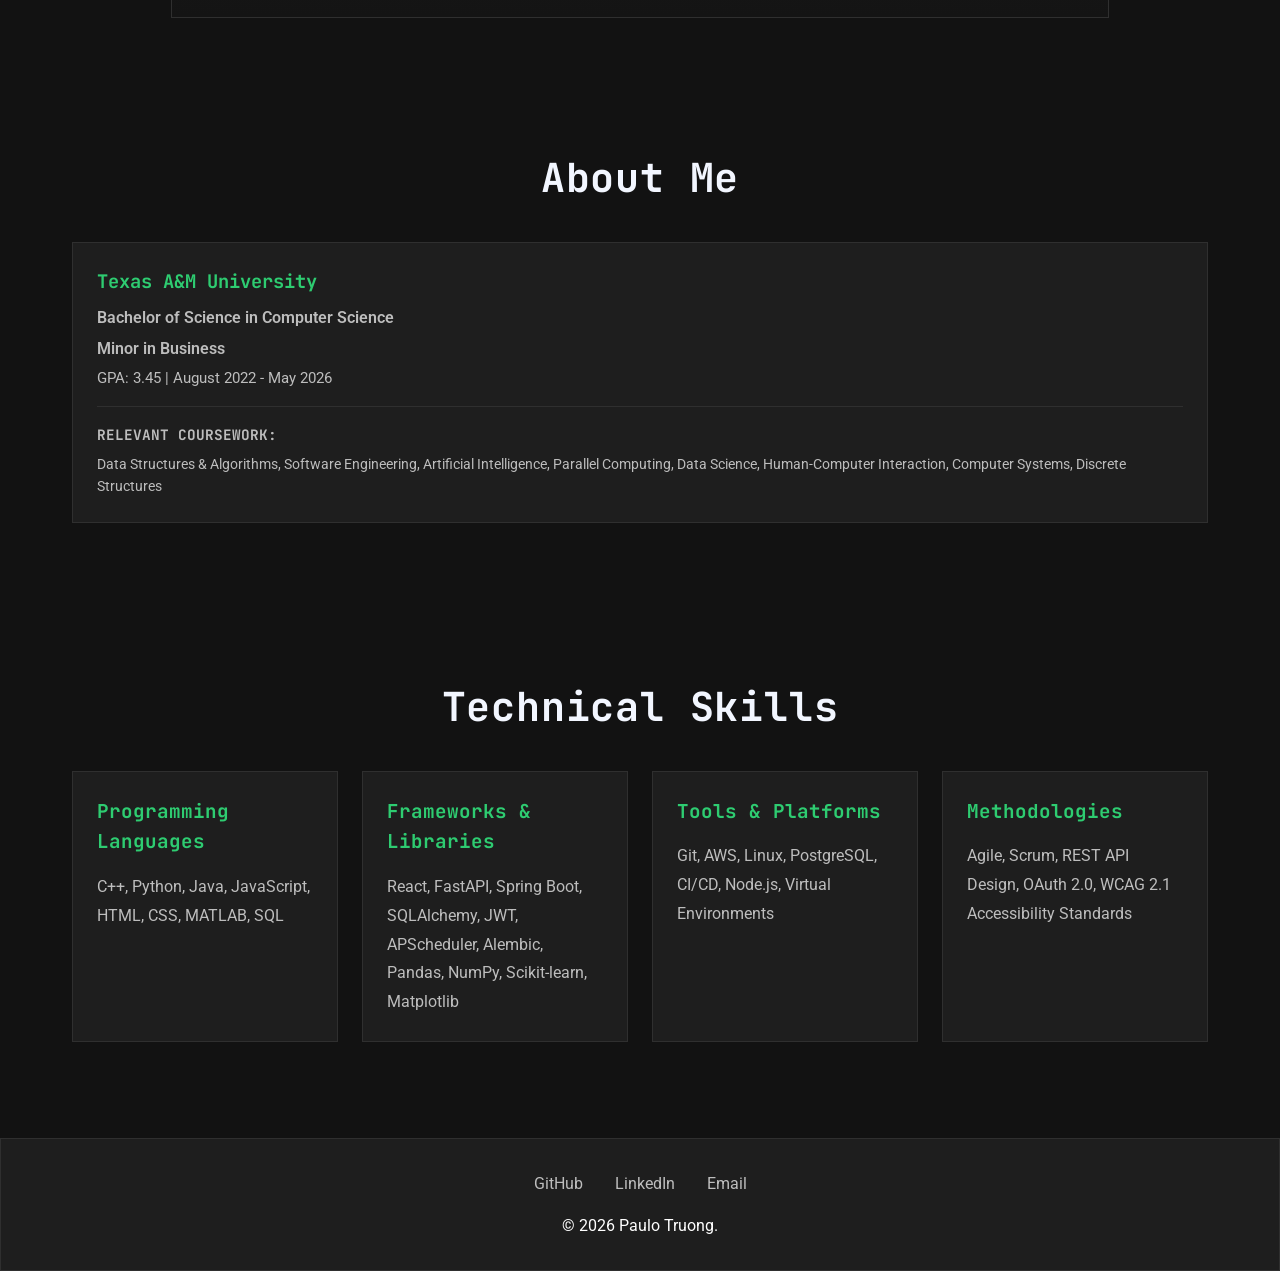
==== commit 09230285: "change hero" ====
--- a/index.html
+++ b/index.html
@@ -544,6 +544,96 @@
 
         // Add click handlers to all images in media galleries
         document.addEventListener('DOMContentLoaded', function() {
+            const hero = document.querySelector('.hero');
+            const heroGridLights = document.querySelector('.hero-blobs');
+            if (hero && heroGridLights) {
+                const gridSize = 42;
+                const lightSize = 41;
+                const spawnTimers = new Set();
+                const activeLights = new Set();
+                let availableCells = [];
+
+                function clearLightTimers() {
+                    spawnTimers.forEach(timer => clearTimeout(timer));
+                    spawnTimers.clear();
+                    activeLights.forEach(light => light.remove());
+                    activeLights.clear();
+                }
+
+                function rebuildAvailableCells() {
+                    const rect = hero.getBoundingClientRect();
+                    const cols = Math.max(1, Math.floor(rect.width / gridSize));
+                    const rows = Math.max(1, Math.floor(rect.height / gridSize));
+                    const offsetX = (rect.width - (cols * gridSize)) / 2;
+                    const offsetY = (rect.height - (rows * gridSize)) / 2;
+                    availableCells = [];
+                    for (let col = 0; col < cols; col += 1) {
+                        for (let row = 0; row < rows; row += 1) {
+                            availableCells.push({
+                                left: Math.round(offsetX + (col * gridSize) + ((gridSize - lightSize) / 2)),
+                                top: Math.round(offsetY + (row * gridSize) + ((gridSize - lightSize) / 2))
+                            });
+                        }
+                    }
+                }
+
+                function randomCell() {
+                    if (!availableCells.length) return { left: 0, top: 0 };
+                    return availableCells[Math.floor(Math.random() * availableCells.length)];
+                }
+
+                function scheduleNextLight() {
+                    const delayMs = 220 + Math.random() * 420;
+                    const timer = setTimeout(() => {
+                        spawnTimers.delete(timer);
+                        spawnLight();
+                        scheduleNextLight();
+                    }, delayMs);
+                    spawnTimers.add(timer);
+                }
+
+                function spawnLight() {
+                    const durationMs = 6800 + Math.random() * 500;
+                    const idleMs = 500 + Math.random() * 1400;
+                    const cell = randomCell();
+                    const light = document.createElement('span');
+                    light.className = 'hero-light';
+                    light.style.left = `${cell.left}px`;
+                    light.style.top = `${cell.top}px`;
+                    light.style.animation = 'none';
+                    void light.offsetWidth;
+                    light.style.animation = `heroGridPulse ${durationMs / 1000}s ease-in-out forwards`;
+                    heroGridLights.appendChild(light);
+                    activeLights.add(light);
+
+                    const timer = setTimeout(() => {
+                        spawnTimers.delete(timer);
+                        activeLights.delete(light);
+                        light.remove();
+                    }, durationMs + idleMs);
+                    spawnTimers.add(timer);
+                }
+
+                function initializeHeroLights() {
+                    clearLightTimers();
+                    rebuildAvailableCells();
+                    heroGridLights.innerHTML = '';
+
+                    for (let i = 0; i < 10; i += 1) {
+                        const starter = setTimeout(() => {
+                            spawnTimers.delete(starter);
+                            spawnLight();
+                        }, Math.random() * 1200);
+                        spawnTimers.add(starter);
+                    }
+
+                    scheduleNextLight();
+                }
+
+                initializeHeroLights();
+                window.addEventListener('resize', initializeHeroLights);
+            }
+
             const commitGrid = document.getElementById('commit-grid');
             if (commitGrid) {
                 const weeks = 53;
@@ -803,7 +893,6 @@
             });
 
             // Subtle blob repulsion from cursor in hero section
-            const hero = document.querySelector('.hero');
             const blobs = hero ? Array.from(hero.querySelectorAll('.hero-blob')) : [];
             if (hero && blobs.length) {
                 const maxPush = 16;
--- a/style.css
+++ b/style.css
@@ -391,6 +391,29 @@
     position: relative;
 }
 
+.modal-content {
+    scrollbar-width: thin;
+    scrollbar-color: var(--accent) var(--panel-alt);
+}
+
+.modal-content::-webkit-scrollbar {
+    width: 10px;
+}
+
+.modal-content::-webkit-scrollbar-track {
+    background: var(--panel-alt);
+    border-left: 1px solid var(--line);
+}
+
+.modal-content::-webkit-scrollbar-thumb {
+    background: linear-gradient(180deg, var(--accent) 0%, var(--accent-2) 100%);
+    border: 2px solid var(--panel-alt);
+}
+
+.modal-content::-webkit-scrollbar-thumb:hover {
+    background: linear-gradient(180deg, #38d97d 0%, var(--accent) 100%);
+}
+
 @keyframes slideIn {
     from {
         transform: translateY(-50px);
@@ -818,6 +841,28 @@
     isolation: isolate;
 }
 
+.hero::before,
+.hero::after {
+    content: "";
+    position: absolute;
+    inset: 0;
+    pointer-events: none;
+    z-index: -1;
+}
+
+.hero::before {
+    background-image:
+        linear-gradient(rgba(var(--accent-rgb), 0.06) 1px, transparent 1px),
+        linear-gradient(90deg, rgba(var(--accent-rgb), 0.06) 1px, transparent 1px);
+    background-size: 42px 42px;
+    background-position: center center;
+    opacity: 0.55;
+}
+
+.hero::after {
+    display: none;
+}
+
 .hero h1 {
     font-family: "JetBrains Mono", "Consolas", "Courier New", monospace;
     font-size: clamp(2.4rem, 6vw, 3.4rem);
@@ -834,70 +879,43 @@
 
 .hero-blobs {
     position: absolute;
-    inset: -5% 0 0 0;
+    inset: 0;
     z-index: -1;
     pointer-events: none;
     overflow: hidden;
 }
 
-.hero-blob {
+.hero-light {
     position: absolute;
-    width: clamp(250px, 30vw, 420px);
-    height: clamp(250px, 30vw, 420px);
-    background: radial-gradient(circle at 35% 30%, rgba(var(--accent-rgb), 0.38), rgba(var(--accent-rgb), 0.14) 60%, transparent 76%);
-    filter: blur(28px) saturate(120%);
-    border-radius: 52% 48% 60% 40% / 46% 58% 42% 54%;
-    opacity: 0.95;
-    --mouse-x: 0px;
-    --mouse-y: 0px;
-    will-change: transform, border-radius;
-}
-
-.hero-blob:nth-child(1) {
-    left: -8%;
-    top: -26%;
-    animation: heroBlobDriftA 31s ease-in-out infinite alternate, heroBlobMorphA 16s ease-in-out infinite;
-}
-
-.hero-blob:nth-child(2) {
-    left: 24%;
-    top: 44%;
-    animation: heroBlobDriftB 27s ease-in-out infinite alternate, heroBlobMorphB 18s ease-in-out infinite;
-}
-
-.hero-blob:nth-child(3) {
-    right: -8%;
-    top: -20%;
-    animation: heroBlobDriftC 34s ease-in-out infinite alternate, heroBlobMorphA 15s ease-in-out infinite reverse;
-}
-
-@keyframes heroBlobDriftA {
-    0% { transform: translate3d(var(--mouse-x), var(--mouse-y), 0) scale(1); }
-    100% { transform: translate3d(calc(16vw + var(--mouse-x)), calc(6vh + var(--mouse-y)), 0) scale(0.92); }
-}
-
-@keyframes heroBlobDriftB {
-    0% { transform: translate3d(var(--mouse-x), var(--mouse-y), 0) scale(0.92); }
-    100% { transform: translate3d(calc(-10vw + var(--mouse-x)), calc(-10vh + var(--mouse-y)), 0) scale(1.06); }
-}
-
-@keyframes heroBlobDriftC {
-    0% { transform: translate3d(var(--mouse-x), var(--mouse-y), 0) scale(1); }
-    100% { transform: translate3d(calc(-18vw + var(--mouse-x)), calc(10vh + var(--mouse-y)), 0) scale(0.9); }
-}
-
-@keyframes heroBlobMorphA {
-    0% { border-radius: 52% 48% 60% 40% / 46% 58% 42% 54%; }
-    33% { border-radius: 62% 38% 54% 46% / 38% 62% 38% 62%; }
-    66% { border-radius: 44% 56% 38% 62% / 58% 42% 58% 42%; }
-    100% { border-radius: 58% 42% 50% 50% / 45% 55% 45% 55%; }
-}
-
-@keyframes heroBlobMorphB {
-    0% { border-radius: 60% 40% 48% 52% / 54% 46% 58% 42%; }
-    33% { border-radius: 46% 54% 64% 36% / 40% 60% 40% 60%; }
-    66% { border-radius: 56% 44% 42% 58% / 62% 38% 62% 38%; }
-    100% { border-radius: 50% 50% 58% 42% / 48% 52% 44% 56%; }
+    width: 41px;
+    height: 41px;
+    background: rgba(var(--accent-rgb), 0.5);
+    opacity: 0;
+    box-shadow:
+        0 0 18px rgba(var(--accent-rgb), 0.38),
+        0 0 34px rgba(var(--accent-rgb), 0.24),
+        inset 0 0 10px rgba(255, 255, 255, 0.12);
+}
+
+@keyframes heroGridPulse {
+    0% {
+        opacity: 0;
+        transform: scale(0.96);
+    }
+    10% {
+        opacity: 0.48;
+        transform: scale(1);
+    }
+    25% {
+        opacity: 0.82;
+    }
+    82% {
+        opacity: 0.78;
+    }
+    100% {
+        opacity: 0;
+        transform: scale(0.98);
+    }
 }
 
 .hero-tech-badges {
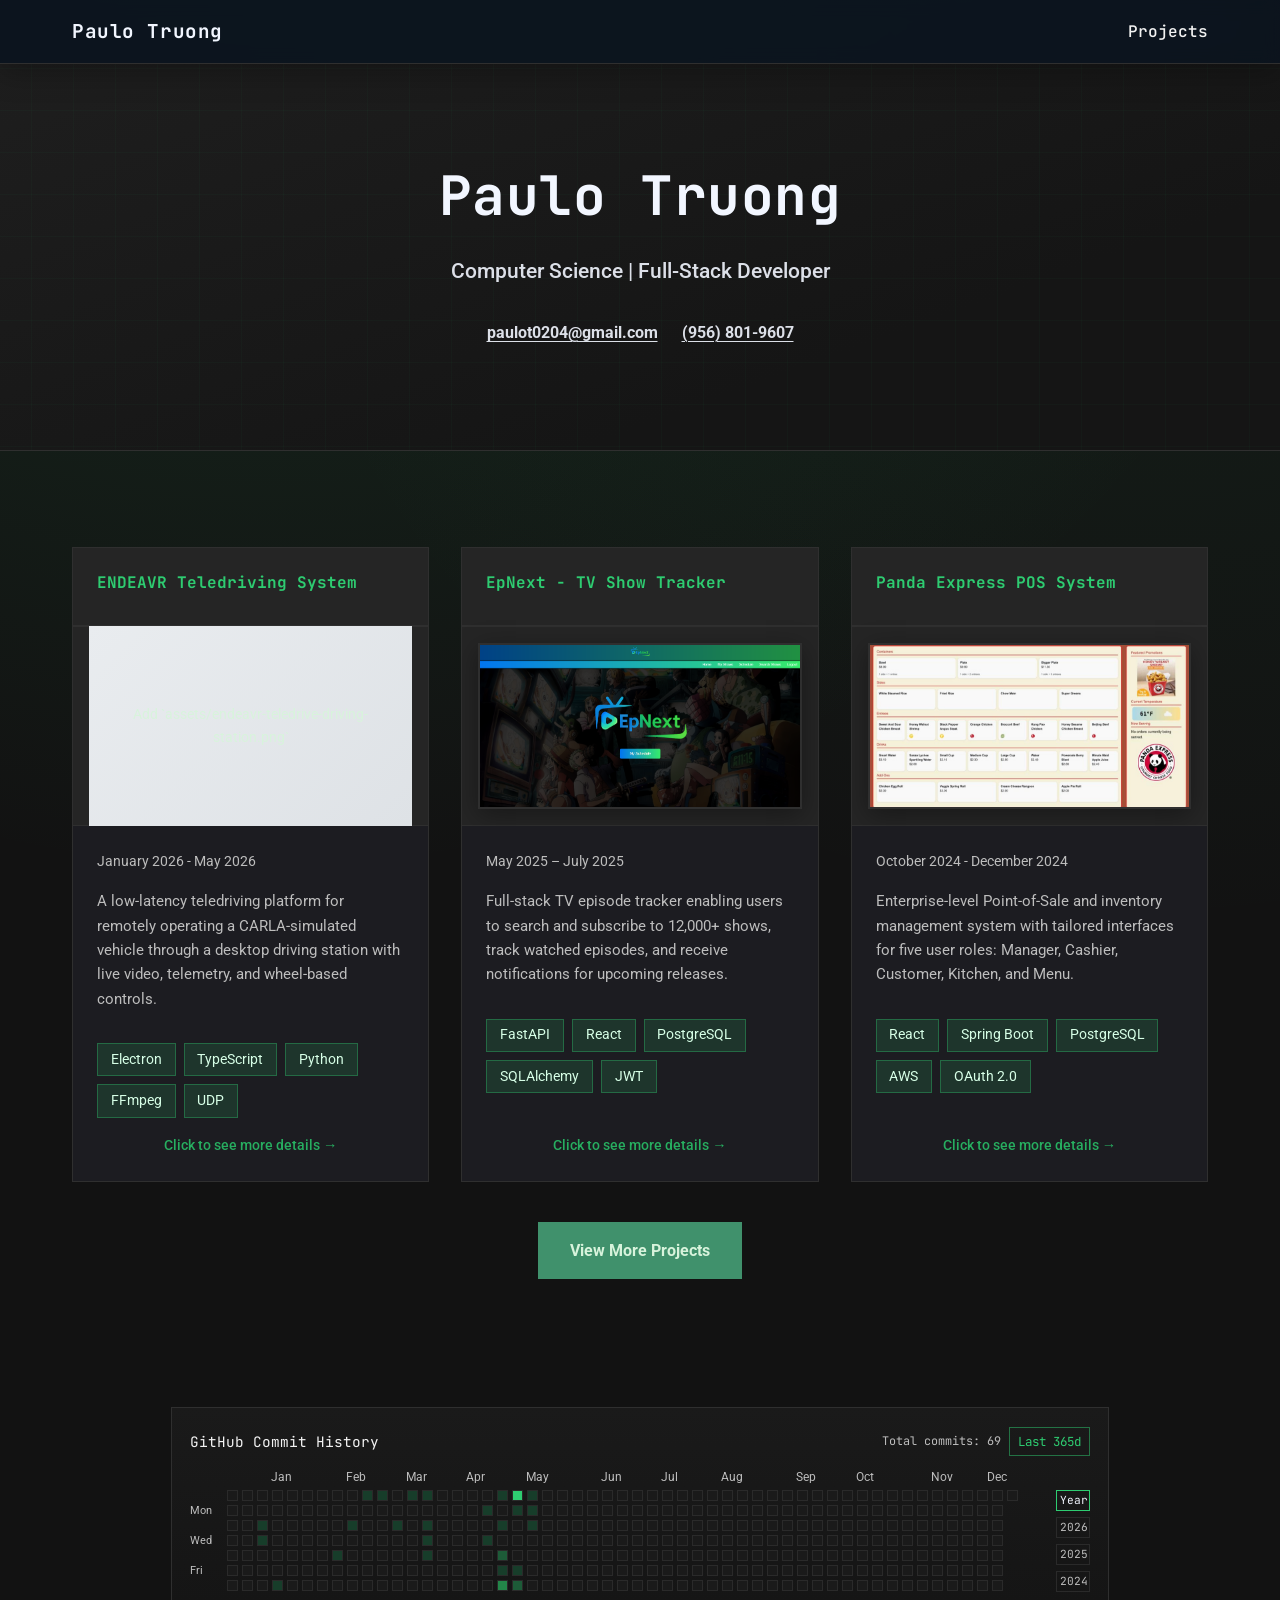
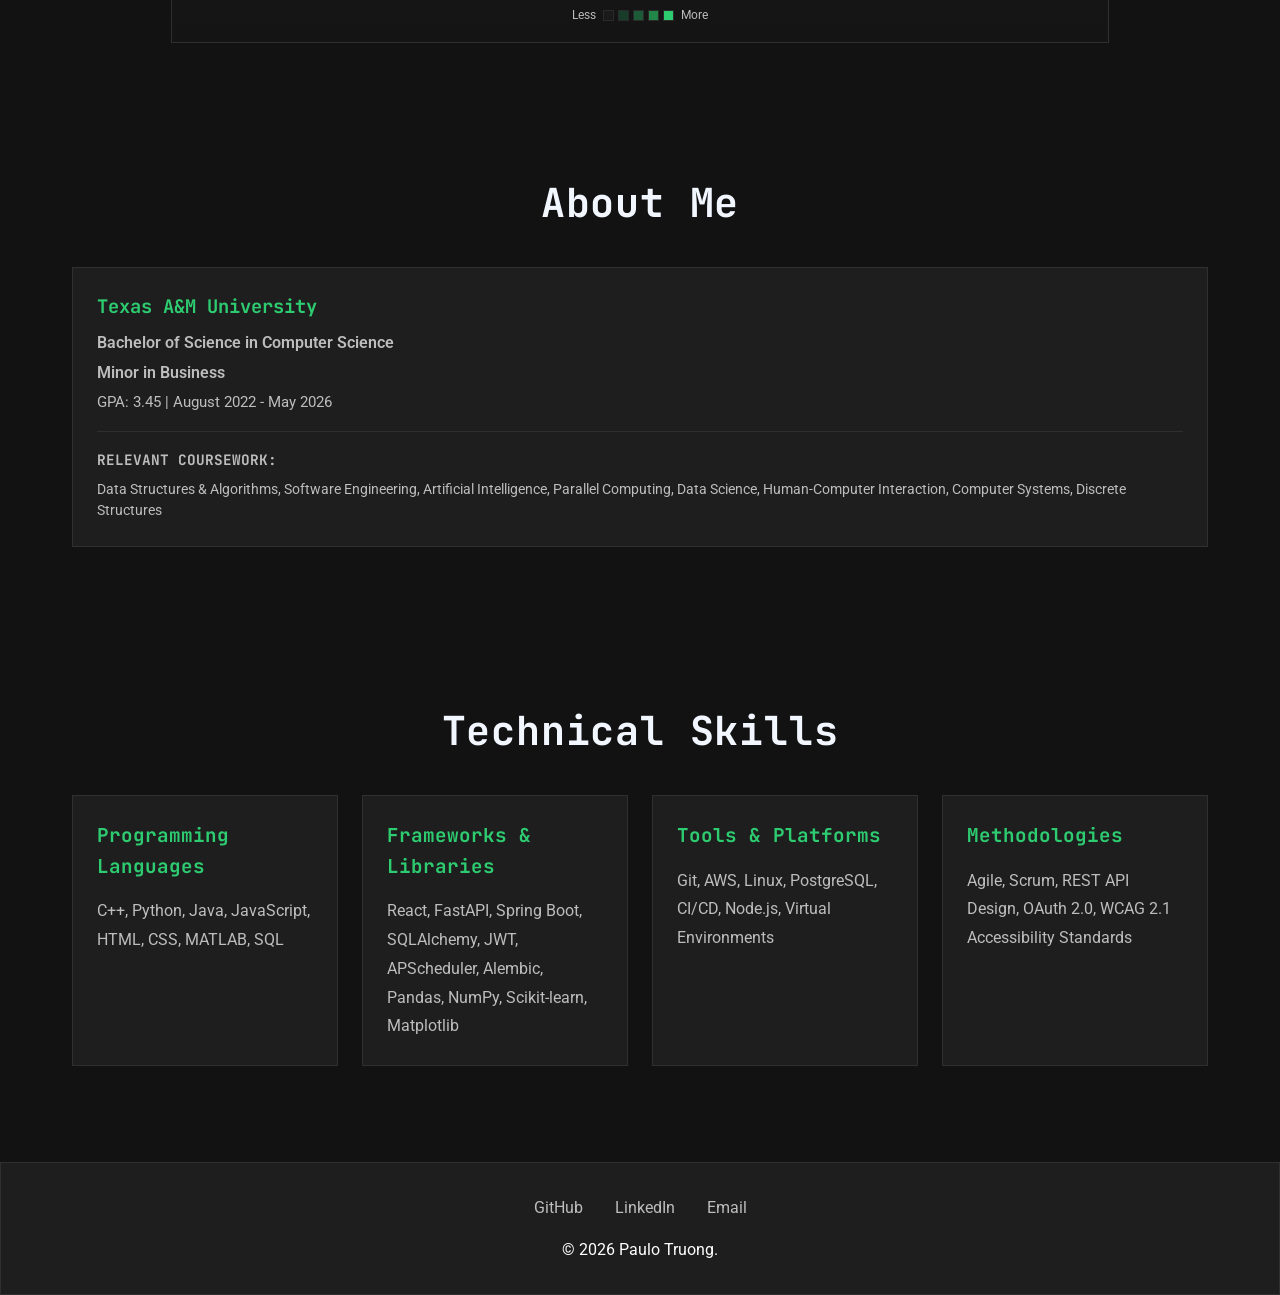
==== commit b17560eb: "add projects, need to add images" ====
--- a/index.html
+++ b/index.html
@@ -11,9 +11,7 @@
         <nav>
             <a href="/home" class="logo">Paulo Truong</a>
             <ul>
-                <li><a href="/home#about">About</a></li>
                 <li><a href="/projects">Projects</a></li>
-                <li><a href="/home#skills">Skills</a></li>
             </ul>
         </nav>
     </header>
@@ -37,22 +35,22 @@
 <section id="projects">
 <!--         <h2>Featured Projects</h2> -->
         <div class="projects-grid">
-            <div class="project-card" onclick="openModal('bmo')">
+            <div class="project-card" onclick="openModal('teledrive')">
                 <div class="project-content project-title">
-                    <h3>BMO - Local AI Voice Assistant</h3>
+                    <h3>ENDEAVR Teledriving System</h3>
                 </div>
                 <div class="project-image project-media">
-                    <img src="assets/BMO.jpg" alt="BMO - Local AI Voice Assistant">
+                    <div class="media-placeholder">Add `assets/endeavr-teledrive-driving-station.png`</div>
                 </div>
                 <div class="project-content project-body">
-                    <div class="project-date">June 2025 – August 2025</div>
-                    <p>A fully local, privacy-focused AI assistant combining offline speech recognition, text-to-speech, and on-device LLM inference for mental health support.</p>
+                    <div class="project-date">January 2026 - May 2026</div>
+                    <p>A low-latency teledriving platform for remotely operating a CARLA-simulated vehicle through a desktop driving station with live video, telemetry, and wheel-based controls.</p>
                     <div class="project-tags">
+                        <span class="tag">Electron</span>
+                        <span class="tag">TypeScript</span>
                         <span class="tag">Python</span>
-                        <span class="tag">FastAPI</span>
-                        <span class="tag">React</span>
-                        <span class="tag">Mistral-7B</span>
-                        <span class="tag">llama.cpp</span>
+                        <span class="tag">FFmpeg</span>
+                        <span class="tag">UDP</span>
                     </div>
                     <div class="expand-hint">Click to see more details →</div>
                 </div>
@@ -147,32 +145,30 @@
     </section>
 
     <!-- Modals -->
-    <div id="bmo-modal" class="modal">
+    <div id="teledrive-modal" class="modal">
         <div class="modal-content">
-            <span class="close" onclick="closeModal('bmo')">&times;</span>
+            <span class="close" onclick="closeModal('teledrive')">&times;</span>
             <div class="modal-header">
-                <h2>BMO - Local AI Voice Assistant</h2>
-                <p style="opacity: 0.9;">June 2025 – August 2025</p>
+                <h2>ENDEAVR Teledriving System</h2>
+                <p style="opacity: 0.9;">January 2026 - May 2026</p>
             </div>
             <div class="modal-body">
                 <div class="modal-section">
                     <h3>Overview</h3>
-                    <p>BMO is a fully local, privacy-focused AI assistant that combines offline speech recognition, text-to-speech, and on-device LLM inference. Designed as a mental health chatbot, it ensures complete privacy by processing everything locally without any cloud dependencies.</p>
+                    <p>ENDEAVR Teledriving System is a remote vehicle control prototype built around the CARLA simulator, a React/Electron operator station, and a wheel-based control client. The system streams H.264 video and JSON telemetry over UDP so an operator can monitor speed, gear, braking, signals, and link quality in near real time. It also includes a fleet dashboard for operational visibility and logging, making it a strong exploration of low-latency remote transportation workflows. The project matters because it demonstrates an end-to-end teledriving loop for rural mobility scenarios, from physical input hardware to simulated vehicle response.</p>
                 </div>
 
                 <div class="modal-section">
                     <h3>Media Gallery</h3>
                     <div class="media-gallery">
                         <div class="media-item">
-                            <video controls>
-                                <source src="assets/BMODemo.mp4" type="video/mp4">
-                            </video>
-                        </div>
-                        <div class="media-item">
-                            <img src="assets/BMO.jpg" alt="BMO Face">
-                        </div>
-                        <div class="media-item">
-                            <img src="assets/BMOImg.png" alt="BMO AI Chatbot">
+                            <div class="media-placeholder">Add `assets/endeavr-teledrive-driving-station.png`</div>
+                        </div>
+                        <div class="media-item">
+                            <div class="media-placeholder">Add `assets/endeavr-teledrive-fleet-dashboard.png`</div>
+                        </div>
+                        <div class="media-item">
+                            <div class="media-placeholder">Add `assets/endeavr-teledrive-architecture.png`</div>
                         </div>
                     </div>
                 </div>
@@ -180,25 +176,35 @@
                 <div class="modal-section">
                     <h3>Key Features</h3>
                     <ul>
-                        <li>Integrated Mistral-7B Instruct using llama-cpp-python for efficient local inference without cloud dependencies</li>
-                        <li>Developed FastAPI backend with modular REST endpoints, Pydantic models, and CORS support for frontend communication</li>
-                        <li>Built React (Vite + React 19) frontend with client-side routing and Axios-based API integration</li>
-                        <li>Implemented offline speech recognition and text-to-speech capabilities</li>
-                        <li>Integrated Spotify API for music-related mental health features</li>
+                        <li>Built an end-to-end teledriving loop connecting SDL2 wheel input, CARLA simulation, UDP telemetry, and a React/Electron operator station.</li>
+                        <li>Streamed low-latency H.264 camera video over UDP with FFmpeg-based encode/decode for real-time remote driving feedback.</li>
+                        <li>Implemented a live driving HUD showing speed, gear, brake state, headlights, turn signals, latency, and packet loss.</li>
+                        <li>Added a fleet dashboard with operational logs, telemetry snapshots, latency visualization, and system event monitoring.</li>
+                        <li>Developed wheel-control networking for steering, throttle, brake, reverse, handbrake, honk, and signal commands over UDP/TCP.</li>
+                        <li>Added backend safeguards such as pedal normalization, brake/throttle conflict handling, and a simulated speed cap.</li>
+                        <li>Spawned and managed CARLA traffic NPCs plus front and rear camera sensors for richer driving scenarios.</li>
+                        <li>Wrote automated Python unit and integration tests covering telemetry formatting, command parsing, and streaming behavior.</li>
                     </ul>
                 </div>
 
                 <div class="modal-section">
                     <h3>Technologies Used</h3>
                     <div class="project-tags">
+                        <span class="tag">React</span>
+                        <span class="tag">React Router</span>
+                        <span class="tag">TypeScript</span>
+                        <span class="tag">Vite</span>
+                        <span class="tag">Electron</span>
                         <span class="tag">Python</span>
-                        <span class="tag">FastAPI</span>
-                        <span class="tag">React 19</span>
-                        <span class="tag">Mistral-7B</span>
-                        <span class="tag">llama.cpp</span>
-                        <span class="tag">pygame</span>
-                        <span class="tag">Spotify API</span>
-                        <span class="tag">Vite</span>
+                        <span class="tag">CARLA</span>
+                        <span class="tag">FFmpeg</span>
+                        <span class="tag">NumPy</span>
+                        <span class="tag">Pygame</span>
+                        <span class="tag">Pytest</span>
+                        <span class="tag">C++</span>
+                        <span class="tag">SDL2</span>
+                        <span class="tag">UDP</span>
+                        <span class="tag">TCP</span>
                     </div>
                 </div>
             </div>
